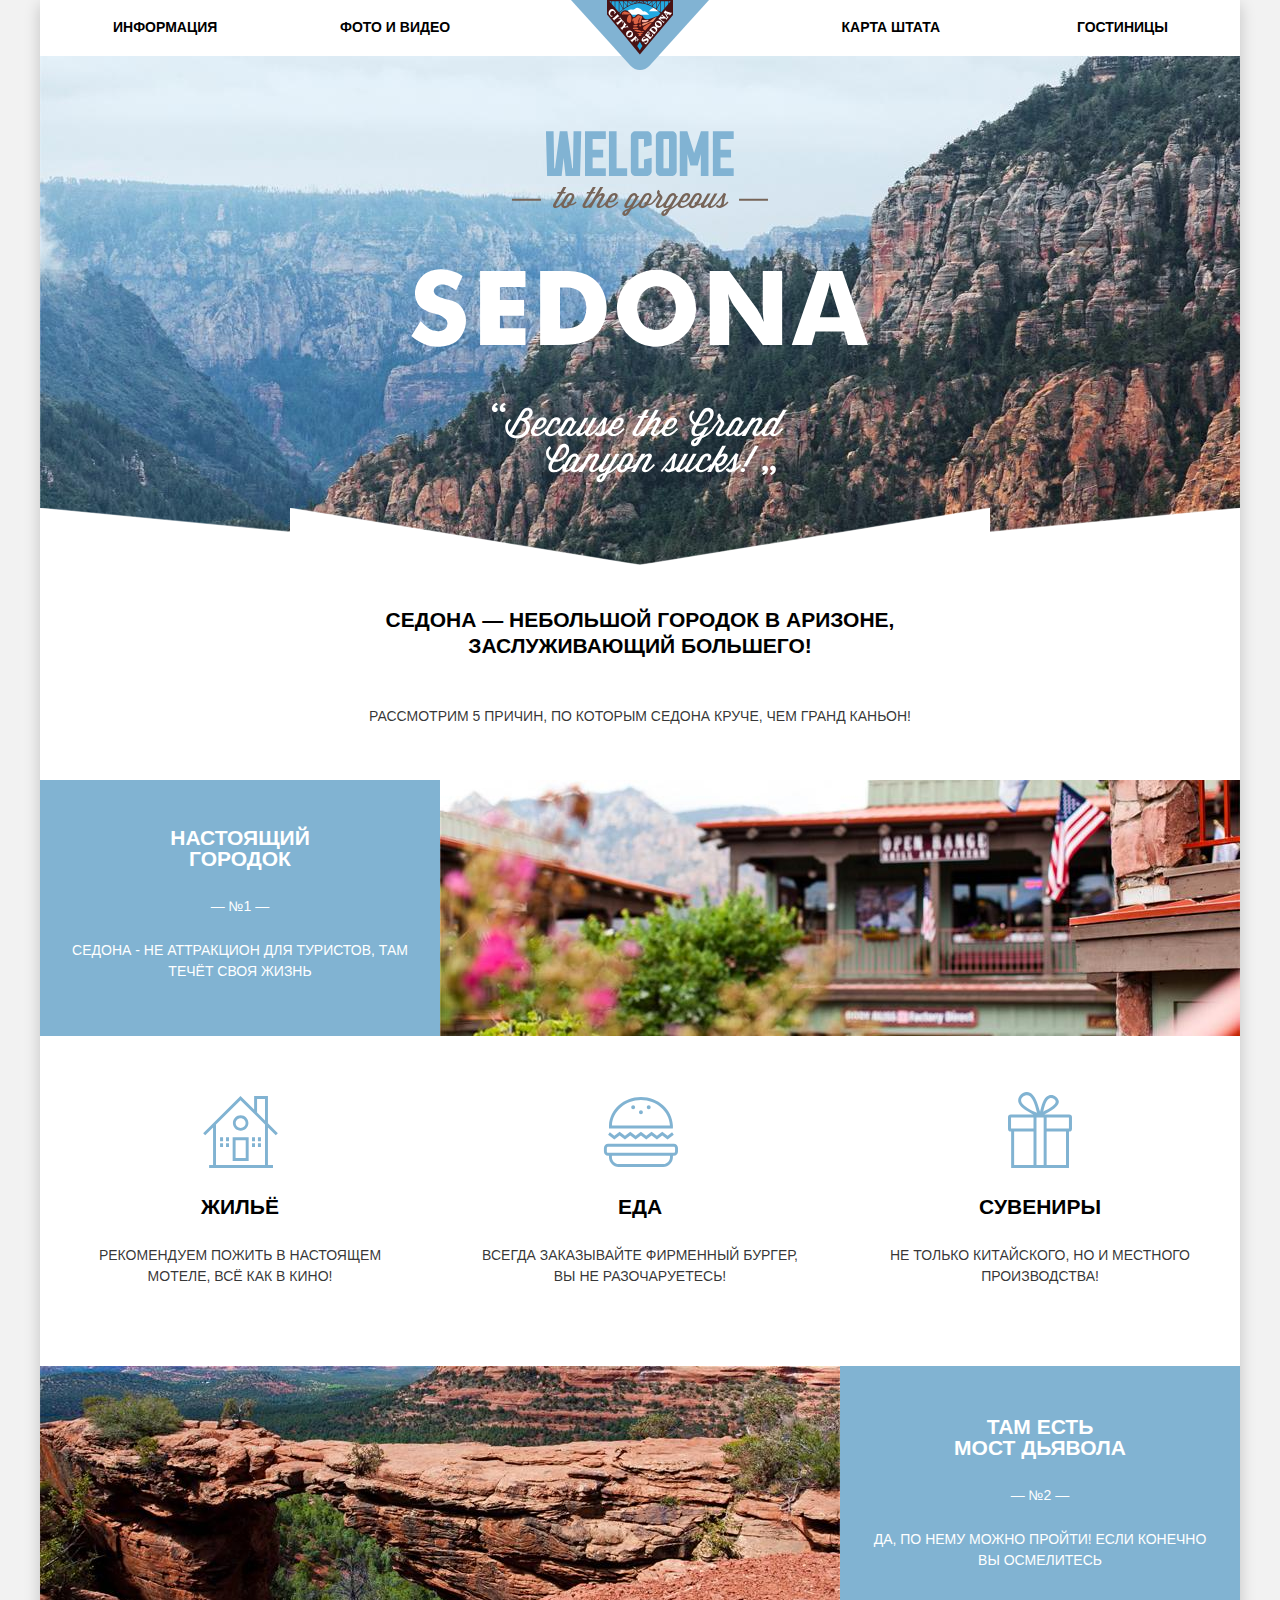
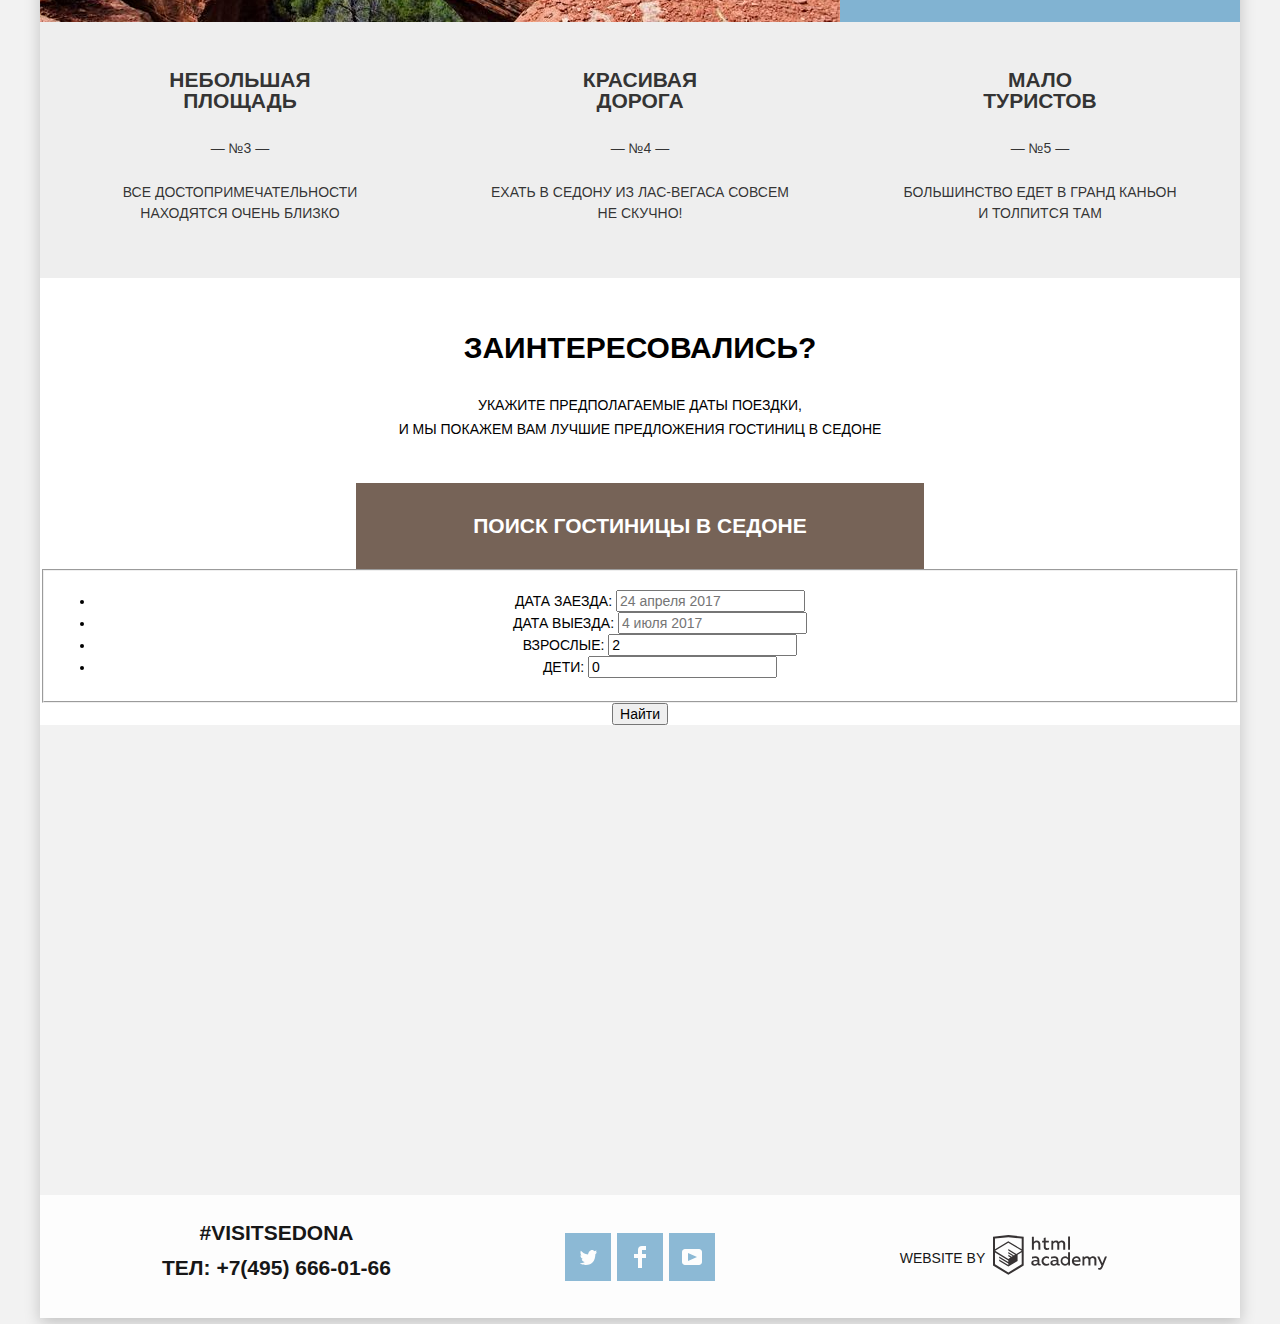
==== index.html @ 58bd53c2 "Главная страница. Форма: добавление классов в разметку" ====
<!DOCTYPE html>
<html class="page" lang="ru">
  <head>
    <meta charset="utf-8">
    <title>HTML Academy: Седона</title>
    <link href="css/normalize.css" rel="stylesheet">
    <link href="css/style.css" rel="stylesheet">
  </head>
  <body class="page--body">
    <div class="page--body__shadow container">
      <header class="page--header">
        <nav>
          <div class="header--logo">
            <a><img src="img/sedona_logo.svg" width="138" height="70" alt="Логотип Седоны"></a>
          </div>
          <ul class="header--menu--list container">
            <li><a href="">Информация</a></li>
            <li><a href="">Фото и видео</a></li>
            <li><a href="">Карта штата</a></li>
            <li><a href="catalog.html">Гостиницы</a></li>
          </ul>
        </nav>
        <div class="header--logo--welcome header--logo--welcome__mask">
          <img src="img/welcome-to-sedona.svg" width="458" height="352" alt="WELCOME — to the gorgeous — SEDONA «Because the Grand Canyon sucks!»">
        </div>
        <h1>Седона — небольшой городок в Аризоне,<br>заслуживающий большего!</h1>
      </header>
      <main class="page--main">
        <section class="main--features">
          <h2>Рассмотрим 5 причин, по которым Седона круче, чем Гранд Каньон!</h2>
          <div>
            <h3>Настоящий<br>городок</h3>
            <p>— №1 —</p>
            <p>Седона - не аттракцион для туристов, там<br>течёт своя жизнь</p>
          </div>
          <img src="img/sedona_photo.jpg" width="800" height="256" alt="Фото Седоны">
          <div class="main--feature main--feature__accommodation">
            <h4>Жильё</h4>
            <p>Рекомендуем пожить в настоящем<br>мотеле, всё как в кино!</p>
          </div>
          <div class="main--feature main--feature__food">
            <h4>Еда</h4>
            <p>Всегда заказывайте фирменный бургер,<br>вы не разочаруетесь!</p>
          </div>
          <div class="main--feature main--feature__gift">
            <h4>Сувениры</h4>
            <p>Не только китайского, но и местного<br>производства!</p>
          </div>
          <img src="img/grand-canyon_photo.jpg" width="800" height="256" alt="Фото Гранд Каньона">
          <div>
            <h3>Там есть<br>Мост дьявола</h3>
            <p>— №2 —</p>
            <p>Да, по нему можно пройти! Если конечно<br>вы осмелитесь</p>
          </div>
          <div>
            <h3>Небольшая<br>площадь</h3>
            <p>— №3 —</p>
            <p>Все достопримечательности<br>находятся очень близко</p>
          </div>
          <div>
            <h3>Красивая<br>дорога</h3>
            <p>— №4 —</p>
            <p>Ехать в Седону из Лас-Вегаса совсем<br>не скучно!</p>
          </div>
          <div>
            <h3>Мало<br>туристов</h3>
            <p>— №5 —</p>
            <p>Большинство едет в Гранд Каньон<br>и толпится там</p>
          </div>
        </section>
        <section class="main--orders">
          <h2>Заинтересовались?</h2>
          <p>Укажите предполагаемые даты поездки,<br>и мы покажем вам лучшие предложения гостиниц в Седоне</p>
          <h3 class="container">Поиск гостиницы в Седоне</h3>
          <div class="search--form search--form__show search--form__position">
            <form action="https://echo.htmlacademy.ru" method="get">
              <fieldset>
                <legend class="visually--hidden">Поиск гостиницы в Седоне</legend>
                <ul>
                  <li>
                    <label for="arrival_date">Дата заезда:</label>
                    <input class="item--date" type="text" id="arrival_date" name="arrival_date" placeholder="24 апреля 2017">




                  </li>
                  <li>
                    <label for="departure_date">Дата выезда:</label>
                    <input class="item--date" type="text" id="departure_date" name="departure_date" placeholder="4 июля 2017">




                  </li>
                  <li>
                    <label for="adult_amount">Взрослые:</label>
                    <input class="item--adult" type="text" id="adult_amount" name="adult_amount" value="2">






                  </li>
                  <li>
                    <label for="child_amount">Дети:</label>
                    <input class="item--child" type="text" id="child_amount" name="child_amount" value="0">






                  </li>
                </ul>
              </fieldset>
              <input type="submit" value="Найти">
            </form>
          </div>
        </section>
        <section class="main--map">
          <h2 class="visually--hidden">Как нас найти?</h2>
          <iframe src="https://www.google.com/maps/embed?pb=!1m18!1m12!1m3!1d52381.762394047335!2d-111.78221890666855!3d34.85974117707976!2m3!1f0!2f0!3f0!3m2!1i1024!2i768!4f13.1!3m3!1m2!1s0x872da132f942b00d%3A0x5548c523fa6c8efd!2sSedona%2C%20AZ%2086336%2C%20USA!5e0!3m2!1sen!2sru!4v1632984425145!5m2!1sen!2sru" width="1200" height="593" style="border:0;" allowfullscreen="" loading="lazy"></iframe><!-- <a href="https://goo.gl/maps/kMw7yaZ6oNRWsBAf6"><img src="img/sedona_map.png" width="1200" height="593" title="Перейти на сервис Google Maps, чтобы посмотреть карту Седоны" alt="Карта Седоны"></a> -->
        </section>
      </main>
      <footer class="page--footer">
        <div class="page--footer__grid page--footer__position container">
          <section class="footer--contacts">
            <h2 class="visually--hidden">Контакты</h2>
            <p>#visitsedona<br><a href="tel:+74956660166">Тел: +7(495) 666-01-66</a></p>
          </section>
          <section class="footer--socials">
            <h2 class="visually--hidden">Соцсети</h2>
            <ul class="footer--social--list">
              <li>
                <a href="">
                  <span class="visually--hidden">Твитер</span>
                  <svg width="17" height="16" fill="none" xmlns="http://www.w3.org/2000/svg">
                    <path d="M10.95 1.144c1.685-.496 2.984.27 3.577 1.18.673-.232 1.331-.482 2.011-.709a2.345 2.345 0 0 1-.857 1.768c.685.17 1.304-.49 1.304-.49-.169 1-1.006 1.787-1.563 2.023-.231 6.75-3.175 11.217-10.077 11.082h-.446c-.41 0-4.164-.46-4.898-1.887 2.271.196 3.893-.422 4.693-1.177-.96-.3-2.679-.477-2.979-2.95.349.106.564.228 1.19.12C1.705 9.246.374 8.53.448 6.33c.285.328 1.067.536 1.34.472-.703-.24-1.97-3.36-.894-4.952 1.818 1.854 3.735 3.606 7.152 3.773.208-2.293 1.137-3.83 2.904-4.479Z" fill="#fff" fill-opacity="1"/>
                  </svg>
                </a>
              </li>
              <li>
                <a href="">
                  <span class="visually--hidden">Фейсбук</span>
                  <svg width="12" height="22" fill="none" xmlns="http://www.w3.org/2000/svg">
                    <path d="M12 4V0H8a4 4 0 0 0-4 4v4H0v4h4v10h4V12h4V8H8V4h4Z" fill="#fff" fill-opacity="1"/>
                  </svg>
                </a>
              </li>
              <li>
                <a href="">
                  <span class="visually--hidden">Ютуб</span>
                  <svg width="20" height="16" fill="none" xmlns="http://www.w3.org/2000/svg">
                    <path fill-rule="evenodd" clip-rule="evenodd" d="M3 0h14c1.65 0 3 1.35 3 3v10c0 1.65-1.35 3-3 3H3c-1.65 0-3-1.35-3-3V3c0-1.65 1.35-3 3-3Zm3.027 4.002v7.996L15.014 8 6.027 4.002Z" fill="#fff" fill-opacity="1"/>
                  </svg>
                </a>
              </li>
            </ul>
          </section>
          <section class="footer--designers">
            <h2 class="visually--hidden">Дизайн</h2>
            <p>Website by</p>
            <a href="https://htmlacademy.ru/intensive/htmlcss">
              <span class="visually--hidden">Логотип Академии</span>
              <svg width="114" height="40" fill="none" xmlns="http://www.w3.org/2000/svg">
                <path fill-rule="evenodd" clip-rule="evenodd" d="M15.52.057h-.17L0 1.72v28.775l15.35 9.344 15.352-9.344V1.72L15.52.057Zm61.498 1.565h-1.93v13.11h1.93V1.621Zm-36.156.01v5.136a3.976 3.976 0 0 1 2.849-1.23 3.387 3.387 0 0 1 2.614 1.007 3.55 3.55 0 0 1 1.015 2.662v5.556h-1.973V9.466a1.984 1.984 0 0 0-.41-1.44 1.899 1.899 0 0 0-1.289-.718h-.316a3.081 3.081 0 0 0-2.448 1.5v5.955H38.9V1.633h1.963Zm36.156 28.852h-1.74v-1.425a4.061 4.061 0 0 1-3.366 1.662c-2.437-.168-4.33-2.239-4.33-4.736 0-2.498 1.893-4.569 4.33-4.737a3.98 3.98 0 0 1 3.165 1.402v-5.33h1.941v13.164Zm-29.952-1.425c.197-.008.392-.044.58-.107v1.435c-.398.153-.82.23-1.245.226a1.758 1.758 0 0 1-1.762-1.079 5.035 5.035 0 0 1-3.313 1.166c-1.593 0-3.07-.896-3.07-2.752 0-2.298 2.11-3.01 3.914-3.01.77.013 1.537.103 2.29.27v-.324c0-1.079-.802-1.91-2.31-1.91a7.682 7.682 0 0 0-3.166.69V21.83a10.56 10.56 0 0 1 3.365-.593c2.49 0 4.02 1.209 4.02 3.938v3.237a.592.592 0 0 0 .13.429c.096.12.236.194.387.208h.18v.01ZM40.27 27.84c.027.389.205.75.495 1.004.289.253.666.378 1.046.345h.116a3.537 3.537 0 0 0 2.542-1.079v-1.532a10.039 10.039 0 0 0-1.91-.227c-1.055 0-2.278.356-2.278 1.49h-.01Zm15.752-5.902a5.183 5.183 0 0 0-2.712-.69h-.369a4.514 4.514 0 0 0-3.18 1.471 4.722 4.722 0 0 0-1.23 3.341v.442c.164 2.498 2.273 4.39 4.716 4.23 1.004.024 2-.187 2.912-.615v-1.845a5.185 5.185 0 0 1-2.564.69 2.885 2.885 0 0 1-2.657-1.426 3.024 3.024 0 0 1 0-3.07 2.884 2.884 0 0 1 2.657-1.427c.865-.003 1.71.26 2.427.755v-1.856ZM66.15 29.06c.198-.008.393-.045.58-.108v1.435c-.397.153-.82.23-1.244.226a1.758 1.758 0 0 1-1.762-1.079 5.035 5.035 0 0 1-3.313 1.166c-1.593 0-3.07-.896-3.07-2.752 0-2.298 2.11-3.01 3.914-3.01.77.013 1.537.103 2.29.27v-.324c0-1.079-.802-1.91-2.311-1.91a7.682 7.682 0 0 0-3.165.69V21.83c1.084-.379 2.22-.58 3.365-.593 2.49 0 4.02 1.209 4.02 3.938v3.237a.592.592 0 0 0 .129.429c.097.12.237.194.388.208h.18v.01Zm-6.296-.212a1.468 1.468 0 0 1-.498-1.008h.021c0-1.133 1.16-1.489 2.279-1.489.642.015 1.281.09 1.91.227v1.532a3.537 3.537 0 0 1-2.543 1.079h-.116a1.404 1.404 0 0 1-1.053-.34Zm9.472-2.918c0-1.644 1.304-2.977 2.912-2.977l.021.054c1.214 0 2.314.731 2.806 1.866v2.158a3.015 3.015 0 0 1-2.827 1.877c-1.608 0-2.912-1.333-2.912-2.978Zm14.022-4.682c3.492 0 4.705 2.892 4.135 5.492h-6.562c.222 1.618 1.762 2.276 3.366 2.276a6.326 6.326 0 0 0 2.785-.636v1.726c-1 .436-2.08.646-3.165.615-2.67 0-5.012-1.532-5.012-4.769a4.572 4.572 0 0 1 1.145-3.268 4.37 4.37 0 0 1 3.076-1.469h.232v.033Zm-2.48 3.927c.101-1.351 1.253-2.365 2.575-2.265h.042c.62-.057 1.234.17 1.675.62.442.449.666 1.075.614 1.71H80.87v-.065Zm8.62 5.287v-8.966h1.74v1.079a3.983 3.983 0 0 1 2.934-1.37 3.001 3.001 0 0 1 2.785 1.51c.793-.881 1.9-1.399 3.07-1.435a3.192 3.192 0 0 1 2.489 1.01c.647.69.971 1.631.887 2.583v5.61h-2.004v-5.556a1.74 1.74 0 0 0-.366-1.262 1.665 1.665 0 0 0-1.132-.626h-.275a2.936 2.936 0 0 0-2.184 1.208v6.237H95.43v-5.557a1.742 1.742 0 0 0-.38-1.266 1.666 1.666 0 0 0-1.15-.611h-.21a3.153 3.153 0 0 0-2.333 1.392v6.074h-1.825l-.042-.054Zm24.488-8.988h-2.005l-2.648 6.798-3.018-6.787h-2.11l4.221 9.063-.18.454c-.517 1.36-1.234 2.05-2.184 2.05a2.96 2.96 0 0 1-.897-.13v1.694c.38.096.77.147 1.161.151 1.329 0 2.585-.744 3.534-3.086l4.126-10.207ZM52.689 5.787V2.55l-1.962.464v2.719h-1.583V7.49h1.646v4.5c-.067.826.234 1.64.82 2.213a2.653 2.653 0 0 0 2.197.743c.793.007 1.58-.121 2.332-.378v-1.726a4.647 4.647 0 0 1-1.783.356c-1.14 0-1.667-.389-1.667-1.575V7.513h3.165V5.787H52.69Zm5.697 8.966V5.754h1.752v1.08a3.983 3.983 0 0 1 2.922-1.382 2.998 2.998 0 0 1 2.743 1.435c.793-.882 1.9-1.4 3.07-1.435.94-.037 1.85.347 2.491 1.052.64.704.949 1.66.843 2.617v5.62h-2.004V9.186a1.743 1.743 0 0 0-.366-1.262 1.668 1.668 0 0 0-1.132-.626h-.243a2.937 2.937 0 0 0-2.184 1.209v6.236h-2.005V9.185a1.742 1.742 0 0 0-.365-1.262 1.667 1.667 0 0 0-1.133-.626h-.242A3.153 3.153 0 0 0 60.2 8.69v6.074h-1.815v-.01Zm-29.689 14.55.01-.006-.01.021v-.015Zm0-11.983v11.983l-13.346 8.13-13.346-8.115V17.515l13.283 8.092v1.424l-9.105-5.503v1.414l9.157 5.621v1.5l-9.147-5.567v1.456l9.158 5.621 9.232-5.653v-6.107l4.114-2.492Zm.01-1.542-3.67 2.158-1.689 1.079-8.04-4.931v1.413l6.848 4.23-.148.097-1.055.582-5.665-3.452v1.445l4.473 2.72-1.055.722-3.376-2.05v1.414l2.215 1.338-2.247 1.36L2.11 15.863 15.31 7.729l13.399 8.049Zm-13.42-9.506 13.42 8.081V3.563L15.362 2.13 2.015 3.564v10.79l13.273-8.082Z" fill="#231F20" fill-opacity="1"/>
              </svg>
            </a>
            <p class="visually--hidden">Репозиторий создан для обучения на профессиональном онлайн‑курсе «<a href="https://htmlacademy.ru/intensive/htmlcss">HTML и CSS, уровень 1</a>».</p>
          </section>
        </div>
      <footer>
    </div>
    <!-- script -->
  </body>
</html>
---- css/style.css ----
/* Fonts */

@font-face {
  font-family: "PT Sans";
  font-style: normal;
  font-weight: normal;
  src: local("PT Sans Regular"), local("PTSans"),
  url("../fonts/PTSans.woff2") format("woff2"),
  url("../fonts/PTSans.woff") format("woff");
}

@font-face {
  font-family: "PT Sans";
  font-style: normal;
  font-weight: bold;
  src: local("PT Sans Bold"), local("PTSans-Bold"),
  url("../fonts/PTSans-Bold.woff2") format("woff2"),
  url("../fonts/PTSans-Bold.woff") format("woff");
}

/* Color Variables */

:root {
  --basic-black: #000000;
  --basic-brown: #766357;
  --basic-blue: #81B3D2;
  --basic-white: #FFFFFF;
  --black-light: #231F20;
  --brown-darken: #503E33;
  --brown-dark: #604E43;
  --brown-light: #847870;
  --blue-darken: #5496BD;
  --blue-dark: #669EC0;
  --blue-light: #87B5D1;
  --gray-light: #BDBBBC;
  --black-rgb: 0, 0, 0;
  --black-light-rgb: 0, 1, 1;
  --gray-rgb: 171, 171, 171;
  --white-rgb: 255, 255, 255;
}

/* Global Parameters */

body {
  min-width: 1200px;
  margin: 0;
  padding: 0;
  font-family: "PT Sans", "Arial", sans-serif;
  font-style: normal;
  font-weight: normal;
  font-size: 14px;
  line-height: 21px;
  text-transform: uppercase;
  color: var(--basic-black);
  background-color: var(--basic-white);
}

a {
  text-decoration: none;
}

img {
  max-width: 100%;
  height: auto;
}

/* Visually Hidden */

.visually--hidden {
  position: absolute;
  width: 1px;
  height: 1px;
  margin: -1px;
  border: 0;
  padding: 0;
  white-space: nowrap;
  -webkit-clip-path: inset(100%);
          clip-path: inset(100%);
  clip: rect(0 0 0 0);
  overflow: hidden;
}

/* Grid */

.page {
  height: 100%;
}

.page--body {
  min-height: 100%;
  background-color: rgba(var(--black-rgb), 0.05);
}

.page--body__shadow {
  background-color: var(--basic-white);
  box-shadow: 0 5px 15px 0 rgba(var(--black-light-rgb), 0.2);
}

.container {
  width: 1200px;
  margin: 0 auto;
  padding: 0;
}

/* Header */

.page--header {
  position: relative;
  text-align: center;
}

/* Header. Logo */

.header--logo {
  position: absolute;
  margin-left: -69px;
  left: 50%;
  z-index: 1;
}

/* Header. Menu - Grid */

.header--menu--list {
  min-height: 56px;
  list-style: none;
  display: grid;
  grid-template-columns: 1fr 1fr 1fr 1fr;
}

.header--menu--list li {
  padding-top: 14px;
  padding-bottom: 16px;
}

.header--menu--list li:nth-child(1),
.header--menu--list li:nth-child(2) {
  text-align: left;
}

.header--menu--list li:nth-child(3),
.header--menu--list li:nth-child(4) {
  text-align: right;
}

.header--menu--list li:nth-child(1) {
  padding-left: 73px;
}

.header--menu--list li:nth-child(4) {
  padding-right: 72px;
}

/* Header. Menu */

.header--menu--list li {
  font-family: "PT Sans", "Arial", sans-serif;
  font-style: normal;
  font-weight: bold;
  font-size: 14px;
  line-height: 26px;
}

.header--menu--list a {
  font-family: inherit;
  font-style: inherit;
  font-weight: inherit;
  font-size: inherit;
  line-height: inherit;
}

/* Header. Menu - Colors */

.header--menu--list a:not(.active) {
  color: var(--basic-black);
}

.header--menu--list a:hover:not(.active),
.header--menu--list a:focus:not(.active) {
  color: var(--basic-blue);
}

.header--menu--list a:active:not(.active) {
  color: rgba(var(--black-rgb), 0.3);
  mix-blend-mode: normal;
}

.header--menu--list a.active {
  color: var(--basic-brown);
}

/* Header. Welcome */

.header--logo--welcome {
  width: 1200px;
  height: 509px;
  top: 0;
  text-align: center;
  background-color: var(--basic-brown);
  background:
    url("../img/bg_mask.svg") no-repeat bottom,
    url("../img/bg_photo.jpg");
  background-repeat: no-repeat;
}

.header--logo--welcome img {
  padding-top: 75px;
}

.header--logo--welcome__mask {
  position: relative;
}

.header--logo--welcome__mask::before {
  content: "";
  position: absolute;
  width: 1200px;
  height: 57px;
  left: 0;
  bottom: 0;
  background-image:
    linear-gradient(to top right, var(--basic-white) 49%, transparent 51%),
    linear-gradient(to top left, var(--basic-white) 49%, transparent 51%);
  background-position:
    0 0,
    600px 0;
  background-repeat: no-repeat;
  background-size: 600px 57px;
}

.header--logo--welcome__mask::after {
  content: "";
  position: absolute;
  width: 700px;
  height: 57px;
  margin-left: -350px;
  left: 50%;
  bottom: 0;
  background-image:
    linear-gradient(to top right, var(--basic-white) 49%, transparent 51%),
    linear-gradient(to top left, var(--basic-white) 49%, transparent 51%);
  background-position:
    0 0,
    350px 0;
  background-repeat: no-repeat;
  background-size: 350px 57px;
}

/* Header. Site Title */

.page--header h1 {
  margin-top: 42px;
  margin-bottom: 28px;
  font-family: "PT Sans", "Arial", sans-serif;
  font-style: normal;
  font-weight: bold;
  font-size: 21px;
  line-height: 26px;
}

/* Main. Features - Grid */

.main--features {
  display: grid;
  grid-template-columns: 1fr 1fr 1fr;
  text-align: center;
}

.main--features h2 {
  grid-column: 1 / 4;
  margin-top: 16px;
  margin-bottom: 51px;
}

.main--features h3 {
  margin-top: 47px;
  margin-bottom: 27px;
}

.main--features p {
  margin-bottom: 23px;
}

.main--features div:nth-of-type(5) h3 {
  margin-top: 50px;
}

.main--features div:not(.main--feature) {
  height: 256px;
}

.main--feature {
  height: 330px;
}

.main--feature h4 {
  margin-top: 160px;
}

.main--features img:first-of-type {
  grid-column:  2 / 4;
}

.main--features img:last-of-type {
  grid-column: 1 / 3;
}

/* Main. Features - Icons */

.main--feature__accommodation {
  background-image: url("../img/accommodation_icon.svg");
  background-repeat: no-repeat;
  background-position: 50% 60px;
}

.main--feature__food {
  background-image: url("../img/food_icon.svg");
  background-repeat: no-repeat;
  background-position: 50% 61px;
}

.main--feature__gift {
  background-image: url("../img/gift_icon.svg");
  background-repeat: no-repeat;
  background-position: 50% 56px;
}

/* Main. Features - Titles & Paragraphes */

.main--features h2 {
  font-family: "PT Sans", "Arial", sans-serif;
  font-style: normal;
  font-weight: normal;
  font-size: 14px;
  line-height: 26px;
}

.main--features h3,
.main--features h4 {
  font-family: "PT Sans", "Arial", sans-serif;
  font-style: normal;
  font-weight: bold;
  font-size: 21px;
  line-height: 21px;
}

.main--features p {
  font-family: "PT Sans", "Arial", sans-serif;
  font-style: normal;
  font-weight: normal;
  font-size: 14px;
  line-height: 21px;
}

/* Main. Features - Colors */

.main--features h2,
.main--features p {
  color: rgba(var(--black-rgb), 0.8);
}

.main--features div:nth-of-type(1) h3,
.main--features div:nth-of-type(5) h3,
.main--features div:nth-of-type(1) p,
.main--features div:nth-of-type(5) p {
  color: var(--basic-white);
}

.main--features div:nth-of-type(1),
.main--features div:nth-of-type(5) {
  background-color: var(--basic-blue);
}

.main--features div:nth-of-type(6),
.main--features div:nth-of-type(7),
.main--features div:nth-of-type(8) {
  background-color: rgba(var(--black-rgb), 0.065);
}

.main--features div:nth-of-type(1),
.main--features div:nth-of-type(5) {
  color: var(--basic-white);
  background-color: var(--basic-blue);
}

.main--features div:nth-of-type(6),
.main--features div:nth-of-type(7),
.main--features div:nth-of-type(8) {
  color: rgba(var(--black-rgb), 0.8);
  background-color: rgba(var(--black-rgb), 0.065);
}

/* Main. Orders */

.main--orders {
  position: relative;
  text-align: center;
}

.main--orders h2 {
  margin-top: 58px;
}

.main--orders h3 {
  width: 568px;
  padding: 30px 0;
}

.main--orders p {
  margin-top: 33px;
  margin-bottom: 42px;
}

/* Main. Orders - Titles And Paragraphes */

.main--orders h2 {
  font-family: "PT Sans", "Arial", sans-serif;
  font-style: normal;
  font-weight: bold;
  font-size: 30px;
  line-height: 24px;
}

.main--orders h3 {
  font-family: "PT Sans", "Arial", sans-serif;
  font-style: normal;
  font-weight: bold;
  font-size: 21px;
  line-height: 26px;
}

.main--orders p {
  font-family: "PT Sans", "Arial", sans-serif;
  font-style: normal;
  font-weight: normal;
  font-size: 14px;
  line-height: 24px;
}

/* Main. Orders - Colors */

.main--orders h3 {
  color: var(--basic-white);
  background-color: var(--basic-brown);
  cursor: pointer;
}

.main--orders h3:hover,
.main--orders h3:focus {
  background-color: var(--brown-dark);
}

.main--orders h3:active {
  color: var(--brown-light);
  mix-blend-mode: normal;
  background-color: var(--brown-darken);
}

/* Main. Search Filters - Grid */

.main--search--filters form {
  position: relative;
  display: grid;
  grid-template-columns: 327px 1fr 390px;
  width: 1200px;
  min-height: 217px;
}

.main--search--filters fieldset {
  margin: 0;
  padding: 0;
  border: none;
}

.main--search--filters fieldset:first-child {
  padding-left: 73px;
}

.main--search--filters legend {
  padding-top: 26px;
}

/* Main. Search Filters - Flex */

.main--search--filters ul {
  display: flex;
  flex-wrap: wrap;
  flex-direction: column;
  margin: 0;
  padding: 0;
  padding-top: 24px;
  list-style: none;
}

.main--search--filters li {
  display: flex;
  flex-wrap: wrap;
  margin-bottom: 23px;
}

.main--search--filters label {
  margin-left: 13px;
  cursor: pointer;
}

.range--filter {
  width: 317px;
}

.price--controls {
  position: relative;
  display: flex;
  flex-wrap: wrap;
  justify-content: space-between;
  align-items: center;
  width: 317px;
  height: 36px;
  padding-left: 54px;
  padding-right: 22px;
  margin-top: 10px;
  box-sizing: border-box;
  border: 2px solid var(--basic-white);
  border-radius: 2px;
}

.price--controls::before {
  content: "";
  position: absolute;
  width: 2px;
  height: 22px;
  top: 5px;
  left: 157px;
  background-color: var(--basic-white);
}

.price--controls input {
  width: 58px;
  padding: 0;
  border: 0;
  box-sizing: border-box;
}

.range--controls {
  position: relative;
  height: 41px;
  padding-top: 20px;
}

.range--controls .scale {
  height: 2px;
  background: rgba(var(--gray-rgb), 0.3);
  mix-blend-mode: normal;
}

.range--controls .bar {
  width: 80%;
  height: 2px;
  background: var(--basic-white);
}

.range--controls .toggle {
  position: absolute;
  top: 11px;
  left: 0;
  width: 4px;
  height: 4px;
  padding: 0;
  border: 8px solid var(--basic-white);
  background-color: rgba(var(--gray-rgb), 1.0);
  border-radius: 50%;
  box-shadow: 0 2px 1px 0 rgba(var(--gray-rgb), 0.3);
  cursor: pointer;
}

.range--controls .toggle--min {
  left: 0;
}

.range--controls .toggle--max {
  left: 253px;
}

.range--controls .toggle:hover,
.range--controls .toggle:focus {
  top: 10px;
  border: 9px solid var(--basic-white);
  outline: none;
}

/* Main. Search Filters - SVG */

.main--search--filters input[type="checkbox"] ~ svg path.checkbox-on_icon,
.main--search--filters input[type="checkbox"]:checked ~ svg path.checkbox-off_icon {
  fill: none;
}

.main--search--filters input[type="checkbox"] ~ svg path.checkbox-off_icon,
.main--search--filters input[type="checkbox"]:checked ~ svg path.checkbox-on_icon {
  fill: var(--basic-white);
  fill-opacity: 1;
}

.main--search--filters input[type="checkbox"]:focus ~ svg path.checkbox-on_icon,
.main--search--filters input[type="checkbox"]:checked:focus ~ svg path.checkbox-off_icon {
  fill: none;
}

.main--search--filters input[type="checkbox"]:focus ~ svg path.checkbox-off_icon,
.main--search--filters input[type="checkbox"]:checked:focus ~ svg path.checkbox-on_icon {
  fill: var(--basic-blue);
  fill-opacity: 1;
}

.main--search--filters input[type="checkbox"]:hover ~ svg path.checkbox-on_icon,
.main--search--filters input[type="checkbox"]:checked:hover ~ svg path.checkbox-off_icon {
  fill: none;
}

.main--search--filters input[type="checkbox"]:hover ~ svg path.checkbox-off_icon,
.main--search--filters input[type="checkbox"]:checked:hover ~ svg path.checkbox-on_icon {
  fill: var(--basic-white);
  fill-opacity: 1;
}

.main--search--filters input[type="checkbox"]:active ~ svg path.checkbox-on_icon,
.main--search--filters input[type="checkbox"]:checked:active ~ svg path.checkbox-off_icon {
  fill: none;
}

.main--search--filters input[type="checkbox"]:active ~ svg path.checkbox-off_icon,
.main--search--filters input[type="checkbox"]:checked:active ~ svg path.checkbox-on_icon {
  fill: var(--basic-white);
  fill-opacity: 1;
}

.main--search--filters input[type="checkbox"]:disabled ~ svg path.checkbox-on_icon,
.main--search--filters input[type="checkbox"]:checked:disabled ~ svg path.checkbox-off_icon {
  fill: none;
}

.main--search--filters input[type="checkbox"]:disabled ~ svg path.checkbox-off_icon,
.main--search--filters input[type="checkbox"]:checked:disabled ~ svg path.checkbox-on_icon {
  fill: var(--basic-black);
  fill-opacity: 0.585;
}

.main--search--filters input[type="checkbox"]:disabled ~ label,
.main--search--filters input[type="checkbox"]:checked:disabled ~ label {
  color: rgba(var(--black-rgb), 0.585);
}

/* Main. Search Filters - Button */

.main--search--filters input[type="submit"] {
  position: absolute;
  width: 137px;
  height: 36px;
  box-sizing: border-box;
  border: 2px solid var(--basic-white);
  border-radius: 2px;
  outline: none;
  right: 168px;
  bottom: 32px;
  cursor: pointer;
}

/* Main. Search Filters - Legends, Labels & Inputs */

.main--search--filters legend {
  font-family: "PT Sans", "Arial", sans-serif;
  font-style: normal;
  font-weight: bold;
  font-size: 16px;
  line-height: 21px;
}

.main--search--filters label,
.main--search--filters input {
  font-family: "PT Sans", "Arial", sans-serif;
  font-style: normal;
  font-weight: normal;
  font-size: 14px;
  line-height: 21px;
  text-transform: uppercase;
}

/* Main. Search Filters - Colors */

.main--search--filters {
  background-color: var(--basic-brown);
  background-image: url("../img/bg_diffused_photo.jpg");
  background-repeat: no-repeat;
  background-size: 1200px 217px;
  background-position: 0 0;
}

.main--search--filters legend,
.main--search--filters label,
.main--search--filters input {
  color: var(--basic-white);
}

.main--search--filters input {
  background-color: inherit;
}

.main--search--filters input[type="submit"]:hover,
.main--search--filters input[type="submit"]:focus {
  color: var(--basic-black);
  background-color: var(--basic-white);
}

/* Main. Navigation Filters - Flex */

.main--nav--filters {
  display: flex;
  flex-wrap: wrap;
  justify-content: space-between;
  align-items: center;
  min-height: 86px;
  padding: 0 73px;
}

.main--nav--filters h3 {
  flex-basis: 115px;
  height: 25px;
  text-align: left;
}

.main--nav--filters ul {
  display: flex;
  flex-wrap: wrap;
  flex-grow: 1;
  height: 25px;
  margin: 0;
  padding: 0;
  list-style: none;
}

.main--nav--filters li:not(.triangle) {
  padding-right: 33px;
}

.main--nav--filters li.triangle {
  display: flex;
  flex-wrap: wrap;
  justify-content: flex-end;
  align-items: flex-end;
  min-width: 23px;
  min-height: 25px;
}

.main--nav--filters li.triangle:not(:last-child) {
  flex-grow: 1;
}

.main--nav--filters p {
  flex-basis: 163px;
  text-align: left;
}

/* Main. Navigation Filters - SVG */

.triangle a:not(.active) path {
  fill: var(--basic-black);
  fill-opacity: 0.209;
}

.triangle a:hover:not(.active) path,
.triangle a:focus:not(.active) path  {
  fill: var(--basic-black);
  fill-opacity: 1;
}

.triangle a:active:not(.active) path,
.triangle a.active path  {
  fill: var(--basic-blue);
  fill-opacity: 1;
}

/* Main. Navigation Filters - Titles & Paragraphes */

.main--nav--filters h3,
.main--nav--filters li {
  font-family: "PT Sans", "Arial", sans-serif;
  font-style: normal;
  font-weight: normal;
  font-size: 12px;
  line-height: 18px;
}

.main--nav--filters p {
  font-family: "PT Sans", "Arial", sans-serif;
  font-style: normal;
  font-weight: bold;
  font-size: 21px;
  line-height: 26px;
}

.main--nav--filters a {
  font-family: inherit;
  font-style: inherit;
  font-weight: inherit;
  font-size: inherit;
  line-height: inherit;
}

/* Main. Navigation Filters - Colors */

.main--nav--filters a:not(.active, .triangle a) {
  border-bottom: 1px dotted var(--basic-blue);
  color: rgba(var(--black-rgb), 0.3);
  mix-blend-mode: normal;
}

.main--nav--filters a:hover:not(.active),
.main--nav--filters a:focus:not(.active) {
  color: var(--basic-blue);
  opacity: 1;
}

.main--nav--filters a:active:not(.active) {
  border-bottom: none;
  color: var(--basic-black);
  opacity: 1;
}

.main--nav--filters a.active {
  color: var(--basic-blue);
}

/* Main. Search Results - Grid */

.main--search--results div {
  min-height: 150px;
  display: grid;
  column-gap: 6px;
  grid-template-columns: 231px 110px 142px 1fr 184px;
  box-shadow: 0 1px 0 0 rgba(var(--black-rgb), 0.102);
}

.main--search--results div:first-of-type {
  box-shadow:
    inset 0 1px 0 0 rgba(var(--black-rgb), 0.102),
          0 1px 0 0 rgba(var(--black-rgb), 0.102);
}

.main--search--results div > img {
  grid-column: 1 / 2;
  grid-row: 1 / 4;
  margin: 30px 0;
  margin-left: 73px;
}

.main--search--results div > h3 {
  grid-column: 2 / 5;
  grid-row: 1 / 2;
  margin-top: 25px;
  margin-bottom: 7px;
}

.main--search--results div > p:nth-of-type(1) {
  grid-column: 5 / 6;
  grid-row: 1 / 2;
  height: 17px;
  margin-top: 29px;
  margin-right: 71px;
  margin-bottom: 0;
}

.main--search--results div > p:nth-of-type(2) {
  grid-column: 2 / 3;
  grid-row: 2 / 3;
  height: 21px;
  margin-top: 0;
  margin-bottom: 15px;
}

.main--search--results div > p:nth-of-type(3) {
  grid-column: 3 / 4;
  grid-row: 2 / 3;
  height: 21px;
  margin-top: 0;
  margin-bottom: 15px;
}

.main--search--results div > a:nth-of-type(1) {
  grid-column: 2 / 3;
  grid-row: 3 / 4;
  height: 27px;
  margin-top: 0;
  margin-bottom: 30px;
  padding: 2px 0;
  text-align: center;
  box-sizing: border-box;
}

.main--search--results div > a:nth-of-type(2) {
  grid-column: 3 / 4;
  grid-row: 3 / 4;
  height: 27px;
  margin-top: 0;
  margin-bottom: 30px;
  padding: 2px 0;
  text-align: center;
  box-sizing: border-box;
}

.main--search--results div > span {
  grid-column: 5 / 6;
  grid-row: 3 / 4;
  height: 27px;
  margin-right: 73px;
  margin-bottom: 30px;
  padding: 2px 0;
  padding-left: 5px;
  text-align: center;
  box-sizing: border-box;
}

/* Main. Search Results - SVG */

.category--stars {
  background-image: url("../img/star_icon.svg");
  background-repeat: repeat-x;
  background-size: 24px 17px;
  background-position: 0 0;
}

.category--stars__1 {
  width: 19px;
  margin-left: 94px;
}

.category--stars__2 {
  width: 43px;
  margin-left: 70px;
}

.category--stars__3 {
  width: 67px;
  margin-left: 46px;
}

.category--stars__4 {
  width: 91px;
  margin-left: 22px;
}

.category--stars__5 {
  width: 115px;
  margin-left: -2px;
}

/* Main. Search Results - Titles & Paragraphes */

.main--search--results h3 > a {
  font-family: "PT Sans", "Arial", sans-serif;
  font-style: normal;
  font-weight: bold;
  font-size: 21px;
  line-height: 26px;
}

.main--search--results p,
.main--search--results span {
  font-family: "PT Sans", "Arial", sans-serif;
  font-style: normal;
  font-weight: normal;
  font-size: 14px;
  line-height: 21px;
}

.main--search--results div > a {
  font-family: "PT Sans", "Arial", sans-serif;
  font-style: normal;
  font-weight: bold;
  font-size: 14px;
  line-height: 21px;
}

/* Main. Search Results - Colors */

.main--search--results h3 > a {
  color: var(--basic-black);
}

.main--search--results h3 > a:hover,
.main--search--results h3 > a:focus {
  color: var(--basic-blue);
}

.main--search--results h3 > a:active {
  color: rgba(var(--black-rgb), 0.3);
  mix-blend-mode: normal;
}

.main--search--results div > a {
  color: var(--basic-white);
}

.main--search--results div > a:first-of-type {
  background-color: var(--basic-blue);
}

.main--search--results div > a:first-of-type:hover,
.main--search--results div > a:first-of-type:focus {
  background-color: var(--blue-dark);
}

.main--search--results div > a:first-of-type:active {
  color: var(--blue-light);
  mix-blend-mode: normal;
  background-color: var(--blue-darken);
}

.main--search--results div > a:last-of-type {
  background-color: var(--basic-brown);
}

.main--search--results div > a:last-of-type:hover,
.main--search--results div > a:last-of-type:focus {
  background-color: var(--brown-dark);
}

.main--search--results div > a:last-of-type:active {
  color: var(--brown-light);
  mix-blend-mode: normal;
  background-color: var(--brown-darken);
}

.main--search--results div > p {
  color: rgba(var(--black-rgb), 0.8);
}

.main--search--results div > span {
  color: rgba(var(--black-rgb), 0.6);
  background-color: rgba(var(--black-rgb), 0.05);
}

/* Main. Map */

.main--map {
  width: 1200px;
  height: 593px;
  background-color: rgba(var(--black-rgb), 0.05);
}

.main--map a {
  font-size: 0;
}

/* Footer */

.page--footer {
  position: relative;
}

.page--footer__position {
  position: absolute;
  margin-left: -600px;
  left: 50%;
  bottom: 0;
  background-color: var(--basic-white);
  opacity: 0.9;
}

/* Footer - Grid */

.page--footer__grid {
  display: grid;
  grid-template-columns: 1fr 1fr 1fr;
  text-align: center;
}

/* Footer - Flex */

.page--footer section {
  display: flex;
  flex-wrap: wrap;
  justify-content: center;
  align-content: center;
  align-items: center;
  min-height: 120px;
}

.page--footer section:first-of-type {
  padding-left: 73px;
  padding-bottom: 3px;
}

.page--footer section:last-of-type {
  padding-top: 3px;
  padding-right: 73px;
}

/* Footer. Contacts - Paragraphes, Colors */

.footer--contacts p {
  font-family: "PT Sans", "Arial", sans-serif;
  font-style: normal;
  font-weight: bold;
  font-size: 21px;
  line-height: 26px;
}

.footer--contacts a {
  font-family: inherit;
  font-style: inherit;
  font-weight: inherit;
  font-size: inherit;
  line-height: 44px;
}

.footer--contacts a {
  color: var(--basic-black);
}

/* Footer. Socials - Flex */

.footer--social--list {
  display: flex;
  flex-wrap: wrap;
  justify-content: center;
  gap: 6px;
  margin: 0;
  padding: 0;
  list-style: none;
}

.footer--social--list li {
  width: 46px;
  height: 48px;
  background-color: var(--basic-blue);
}

.footer--social--list a {
  display: flex;
  flex-wrap: wrap;
  justify-content: center;
  align-items: center;
  width: 100%;
  height: 100%;
  background-color: inherit;
}

.footer--social--list a:hover,
.footer--social--list a:focus {
  background-color: var(--blue-dark);
}

.footer--social--list a:active {
  background-color: var(--blue-darken);
  mix-blend-mode: normal;
}

.footer--social--list a:active path {
  fill-opacity: 0.3;
}

/* Footer. Designers - Paragraphes */

.footer--designers p {
  font-family: "PT Sans", "Arial", sans-serif;
  font-style: normal;
  font-weight: normal;
  font-size: 14px;
  line-height: 26px;
}

.footer--designers p {
  margin-right: 8px;
}

.footer--designers a:hover path,
.footer--designers a:focus path {
  fill: var(--basic-blue);
  fill-opacity: 1.0;
}

.footer--designers a:active path {
  fill: var(--basic-black);
  fill-opacity: 0.8;
}
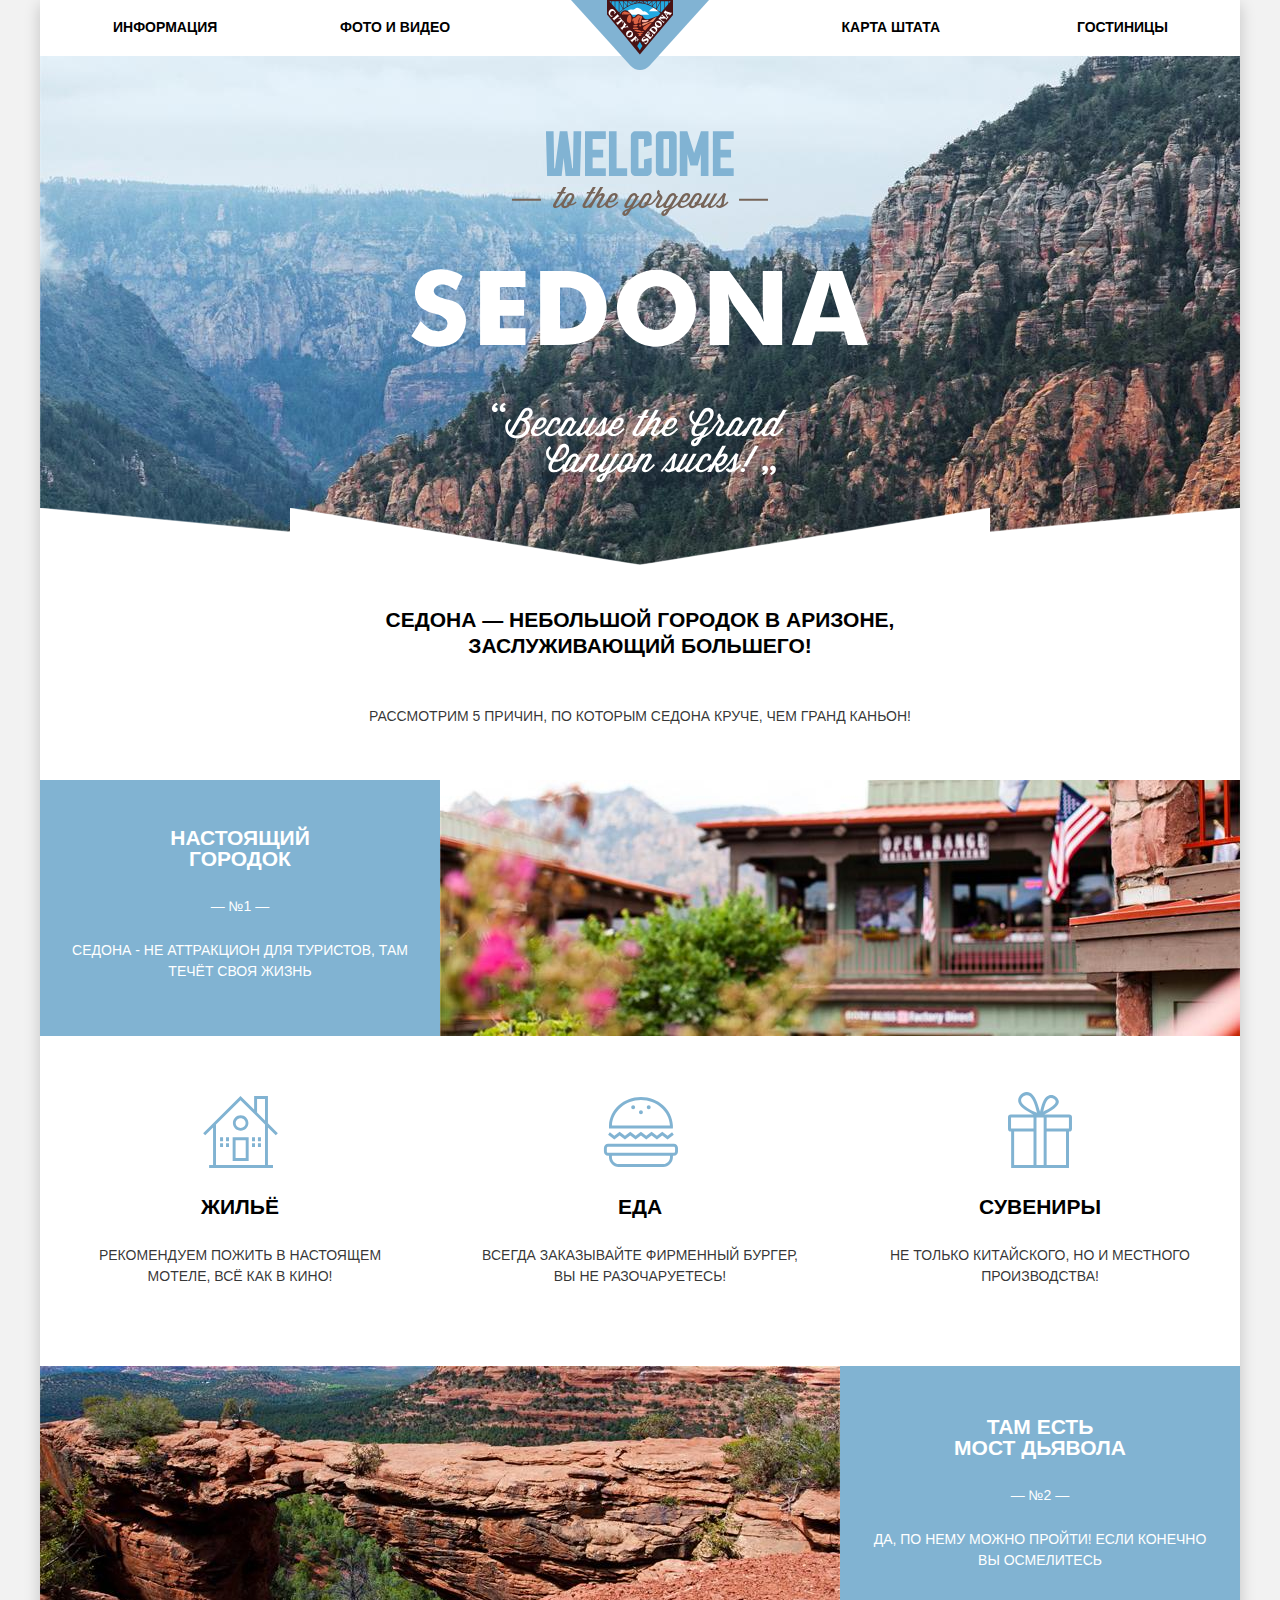
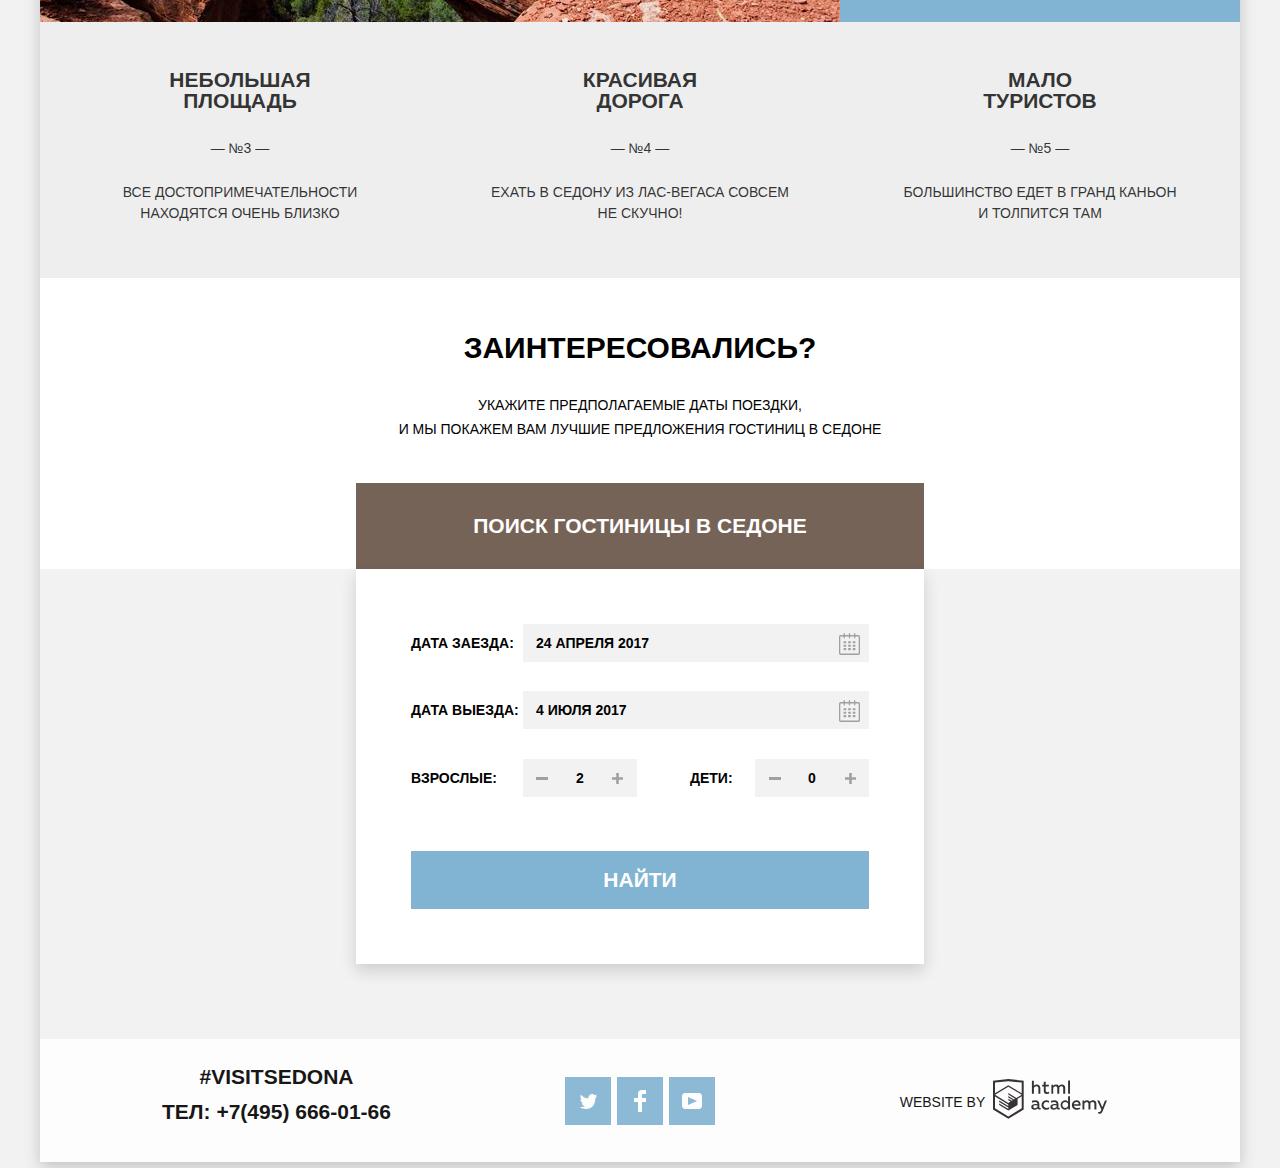
==== commit 6cf07f0d: "Главная страница. Форма: графика SVG" ====
--- a/index.html
+++ b/index.html
@@ -80,38 +80,36 @@
                   <li>
                     <label for="arrival_date">Дата заезда:</label>
                     <input class="item--date" type="text" id="arrival_date" name="arrival_date" placeholder="24 апреля 2017">
-
-
-
-
+                    <svg width="21" height="23" fill="none" xmlns="http://www.w3.org/2000/svg">
+                      <path fill-rule="evenodd" clip-rule="evenodd" d="M16.406 3.025h2.845c.966 0 1.749.822 1.749 1.837v16.302C21 22.179 20.217 23 19.251 23H1.75C.784 23 0 22.179 0 21.164V4.862c0-1.015.784-1.837 1.75-1.837h2.843V1.648c0-.381.294-.689.657-.689.362 0 .656.308.656.689v1.377h3.938V1.648c0-.381.294-.689.657-.689.361 0 .655.308.655.689v1.377h3.938V1.648c0-.381.293-.689.656-.689.362 0 .656.308.656.689v1.377Zm3.159 18.459a.448.448 0 0 0 .123-.32h.001V4.862a.449.449 0 0 0-.437-.459h-2.845v1.378c0 .381-.294.689-.656.689-.363 0-.656-.308-.656-.689V4.403h-3.938v1.378c0 .381-.294.689-.655.689-.363 0-.657-.308-.657-.689V4.403H5.907v1.378c0 .381-.294.689-.656.689-.363 0-.657-.308-.657-.689V4.403H1.75a.45.45 0 0 0-.438.459v16.302a.45.45 0 0 0 .438.459h17.501a.448.448 0 0 0 .314-.139Z" fill="#A9A9A9"/><path fill-rule="evenodd" clip-rule="evenodd" d="M4.594 9.225h2.625v2.066H4.594V9.225Zm0 3.443h2.625v2.067H4.594v-2.067Zm2.625 3.444H4.594v2.066h2.625v-2.066Zm1.969 0h2.625v2.066H9.188v-2.066Zm2.625-3.444H9.188v2.067h2.625v-2.067ZM9.188 9.225h2.625v2.066H9.188V9.225Zm7.218 6.887h-2.625v2.066h2.625v-2.066Zm-2.625-3.444h2.625v2.067h-2.625v-2.067Zm2.625-3.443h-2.625v2.066h2.625V9.225Z" fill="#A9A9A9" fill-opacity="1"/>
+                    </svg>
                   </li>
                   <li>
                     <label for="departure_date">Дата выезда:</label>
                     <input class="item--date" type="text" id="departure_date" name="departure_date" placeholder="4 июля 2017">
-
-
-
-
+                    <svg width="21" height="23" fill="none" xmlns="http://www.w3.org/2000/svg">
+                      <path fill-rule="evenodd" clip-rule="evenodd" d="M16.406 3.025h2.845c.966 0 1.749.822 1.749 1.837v16.302C21 22.179 20.217 23 19.251 23H1.75C.784 23 0 22.179 0 21.164V4.862c0-1.015.784-1.837 1.75-1.837h2.843V1.648c0-.381.294-.689.657-.689.362 0 .656.308.656.689v1.377h3.938V1.648c0-.381.294-.689.657-.689.361 0 .655.308.655.689v1.377h3.938V1.648c0-.381.293-.689.656-.689.362 0 .656.308.656.689v1.377Zm3.159 18.459a.448.448 0 0 0 .123-.32h.001V4.862a.449.449 0 0 0-.437-.459h-2.845v1.378c0 .381-.294.689-.656.689-.363 0-.656-.308-.656-.689V4.403h-3.938v1.378c0 .381-.294.689-.655.689-.363 0-.657-.308-.657-.689V4.403H5.907v1.378c0 .381-.294.689-.656.689-.363 0-.657-.308-.657-.689V4.403H1.75a.45.45 0 0 0-.438.459v16.302a.45.45 0 0 0 .438.459h17.501a.448.448 0 0 0 .314-.139Z" fill="#A9A9A9"/><path fill-rule="evenodd" clip-rule="evenodd" d="M4.594 9.225h2.625v2.066H4.594V9.225Zm0 3.443h2.625v2.067H4.594v-2.067Zm2.625 3.444H4.594v2.066h2.625v-2.066Zm1.969 0h2.625v2.066H9.188v-2.066Zm2.625-3.444H9.188v2.067h2.625v-2.067ZM9.188 9.225h2.625v2.066H9.188V9.225Zm7.218 6.887h-2.625v2.066h2.625v-2.066Zm-2.625-3.444h2.625v2.067h-2.625v-2.067Zm2.625-3.443h-2.625v2.066h2.625V9.225Z" fill="#A9A9A9" fill-opacity="1"/>
+                    </svg>
                   </li>
                   <li>
                     <label for="adult_amount">Взрослые:</label>
                     <input class="item--adult" type="text" id="adult_amount" name="adult_amount" value="2">
-
-
-
-
-
-
+                    <svg width="12" height="11" viewBox="0 0 12 11" fill="none" xmlns="http://www.w3.org/2000/svg">
+                      <path fill="#A9A9A9" d="M0 4h12v3H0z" fill-opacity="1"/>
+                    </svg>
+                    <svg width="11" height="11" fill="none" xmlns="http://www.w3.org/2000/svg">
+                      <path fill-rule="evenodd" clip-rule="evenodd" d="M4.23 6.77V11h2.54V6.77H11V4.23H6.77V0H4.23v4.23H0v2.54h4.23Z" fill="#A9A9A9" fill-opacity="1"/>
+                    </svg>
                   </li>
                   <li>
                     <label for="child_amount">Дети:</label>
                     <input class="item--child" type="text" id="child_amount" name="child_amount" value="0">
-
-
-
-
-
-
+                    <svg width="12" height="11" viewBox="0 0 12 11" fill="none" xmlns="http://www.w3.org/2000/svg">
+                      <path fill="#A9A9A9" d="M0 4h12v3H0z" fill-opacity="1"/>
+                    </svg>
+                    <svg width="11" height="11" fill="none" xmlns="http://www.w3.org/2000/svg">
+                      <path fill-rule="evenodd" clip-rule="evenodd" d="M4.23 6.77V11h2.54V6.77H11V4.23H6.77V0H4.23v4.23H0v2.54h4.23Z" fill="#A9A9A9" fill-opacity="1"/>
+                    </svg>
                   </li>
                 </ul>
               </fieldset>
--- a/css/style.css
+++ b/css/style.css
@@ -455,6 +455,249 @@
   background-color: var(--brown-darken);
 }
 
+/* Main. Search Form */
+
+.search--form {
+  display: none;
+}
+
+.search--form__show {
+  display: block;
+}
+
+.search--form__position {
+  position: absolute;
+  margin-left: -284px;
+  left: 50%;
+  bottom: -395px;
+}
+
+.search--form form {
+  width: 568px;
+  height: 395px;
+  padding: 55px;
+  box-sizing: border-box;
+}
+
+.search--form fieldset {
+  margin: 0;
+  padding: 0;
+  border: none;
+}
+
+.search--form ul {
+  margin: 0;
+  padding: 0;
+  list-style: none;
+}
+
+/* Main. Search Form - Flex */
+
+.search--form ul {
+  display: flex;
+  flex-wrap: wrap;
+  justify-content: space-between;
+  align-items: flex-start;
+}
+
+.search--form li:nth-child(1) {
+  margin-bottom: 29px;
+}
+
+.search--form li:nth-child(2) {
+  margin-bottom: 30px;
+}
+
+.search--form li {
+  display: flex;
+  flex-wrap: wrap;
+  align-items: center;
+}
+
+.search--form label {
+  margin: 0;
+  padding: 0;
+  text-align: left;
+}
+
+.search--form label:not(li:last-child label) {
+  width: 112px;
+}
+
+.search--form li:last-child label {
+  width: 65px;
+}
+
+.search--form input {
+  height: 38px;
+  box-sizing: border-box;
+}
+
+.search--form input.item--date {
+  width: 346px;
+  padding: 6px 13px;
+}
+
+.search--form input.item--adult,
+.search--form input.item--child {
+  width: 114px;
+  text-align: center;
+}
+
+.search--form input[type="submit"] {
+  width: 100%;
+  height: 58px;
+  margin-top: 54px;
+}
+
+/* Main. Search Form - SVG */
+
+.search--form input.item--date + svg {
+  position: absolute;
+  margin-right: 64px;
+  right: 0;
+  cursor: pointer;
+}
+
+.search--form input.item--date + svg path {
+  fill: var(--basic-black);
+  fill-opacity: 0.339;
+}
+
+.search--form input.item--date + svg:hover path,
+.search--form input.item--date + svg:focus path {
+  fill: var(--basic-black);
+  fill-opacity: 1;
+}
+
+.search--form input.item--date + svg:active path {
+  fill: var(--basic-blue);
+  fill-opacity: 1;
+}
+
+.search--form input.item--adult ~ svg {
+  position: absolute;
+  left: 0;
+  cursor: pointer;
+}
+
+.search--form input.item--adult + svg {
+  margin-left: 180px;
+}
+
+.search--form input.item--adult ~ svg:last-child {
+  margin-left: 256px;
+}
+
+.search--form input.item--child ~ svg {
+  position: absolute;
+  right: 0;
+  cursor: pointer;
+}
+
+.search--form input.item--child + svg {
+  margin-right: 143px;
+}
+
+.search--form input.item--child ~ svg:last-child {
+  margin-right: 68px;
+}
+
+.search--form input.item--adult ~ svg path,
+.search--form input.item--child ~ svg path {
+  fill: var(--basic-black);
+  fill-opacity: 0.339;
+}
+
+.search--form input.item--adult ~ svg:hover path,
+.search--form input.item--child ~ svg:hover path,
+.search--form input.item--adult ~ svg:focus path,
+.search--form input.item--child ~ svg:focus path {
+  fill: var(--basic-black);
+  fill-opacity: 1;
+}
+
+.search--form input.item--adult ~ svg:active path,
+.search--form input.item--child ~ svg:active path {
+  fill: var(--basic-blue);
+  fill-opacity: 1;
+}
+
+/* Main. Search Form - Labels & Inputs */
+
+.search--form label,
+.search--form input:not(input[type="submit"]) {
+  font-family: "PT Sans", "Arial", sans-serif;
+  font-style: normal;
+  font-weight: bold;
+  font-size: 14px;
+  line-height: 26px;
+  text-transform: uppercase;
+}
+
+.search--form input[type="submit"] {
+  font-family: "PT Sans", "Arial", sans-serif;
+  font-style: normal;
+  font-weight: bold;
+  font-size: 21px;
+  line-height: 26px;
+  text-transform: uppercase;
+}
+
+/* Main. Search Form - Colors */
+
+.search--form {
+  background-color: var(--basic-white);
+  box-shadow: 0 7px 15px 0 rgba(var(--black-light-rgb), 0.15);
+}
+
+.search--form label,
+.search--form input[type="submit"] {
+  cursor: pointer;
+}
+
+.search--form label,
+.search--form input:not(input[type="submit"]) {
+  color: var(--basic-black);
+}
+
+.search--form input:not(input[type="submit"])::placeholder {
+  color: inherit;
+}
+
+.search--form input:not(input[type="submit"]) {
+  background-color: rgba(var(--black-rgb), 0.05);
+  outline: none;
+  border: 0;
+}
+
+.search--form input.item--date:hover {
+  background-color: rgba(var(--black-rgb), 0.08);
+}
+
+.search--form input.item--date:focus {
+  border: 2px solid rgba(var(--black-rgb), 0.102);
+  background-color: var(--basic-white);
+}
+
+.search--form input[type="submit"] {
+  color: var(--basic-white);
+  background-color: var(--basic-blue);
+  outline: none;
+  border: 0;
+}
+
+.search--form input[type="submit"]:hover,
+.search--form input[type="submit"]:focus {
+  background-color: var(--blue-dark);
+}
+
+.search--form input[type="submit"]:active {
+  color: rgba(var(--gray-rgb), 0.3);
+  mix-blend-mode: normal;
+  background-color: var(--blue-darken);
+}
+
 /* Main. Search Filters - Grid */
 
 .main--search--filters form {
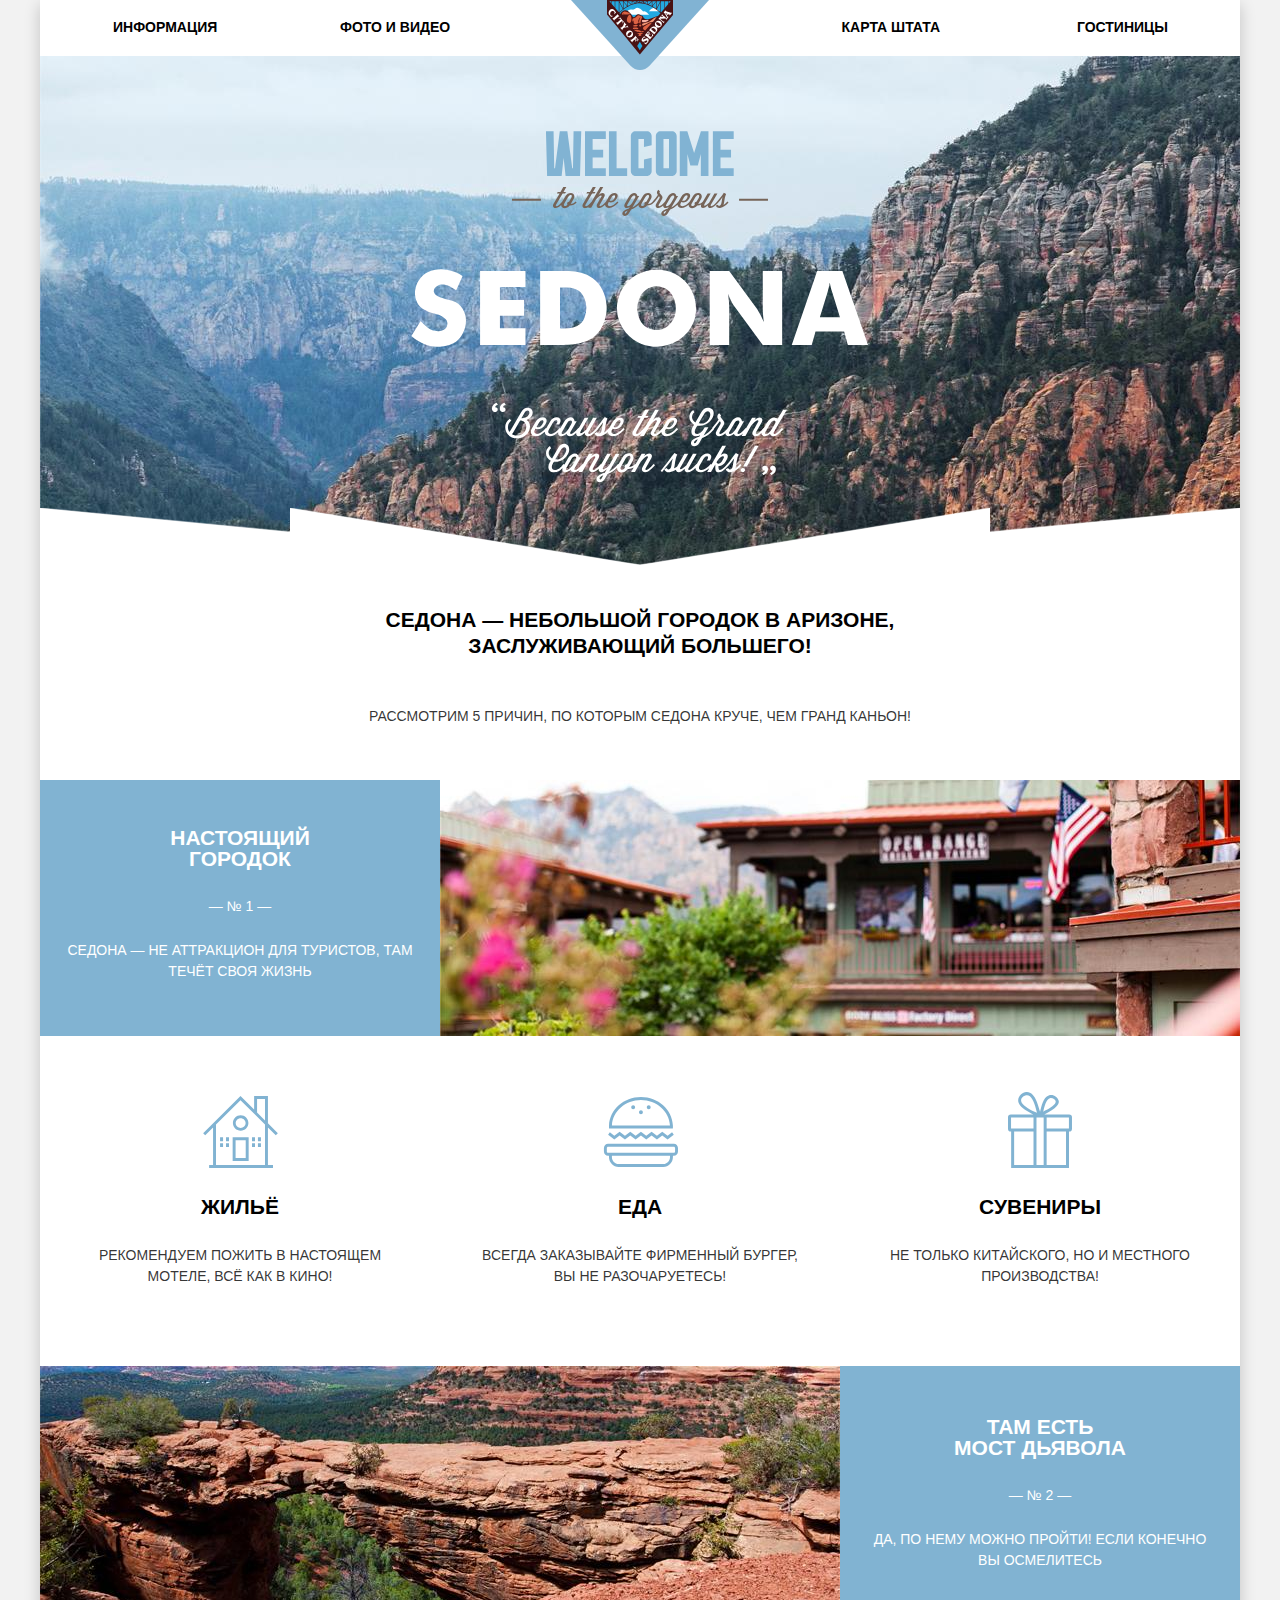
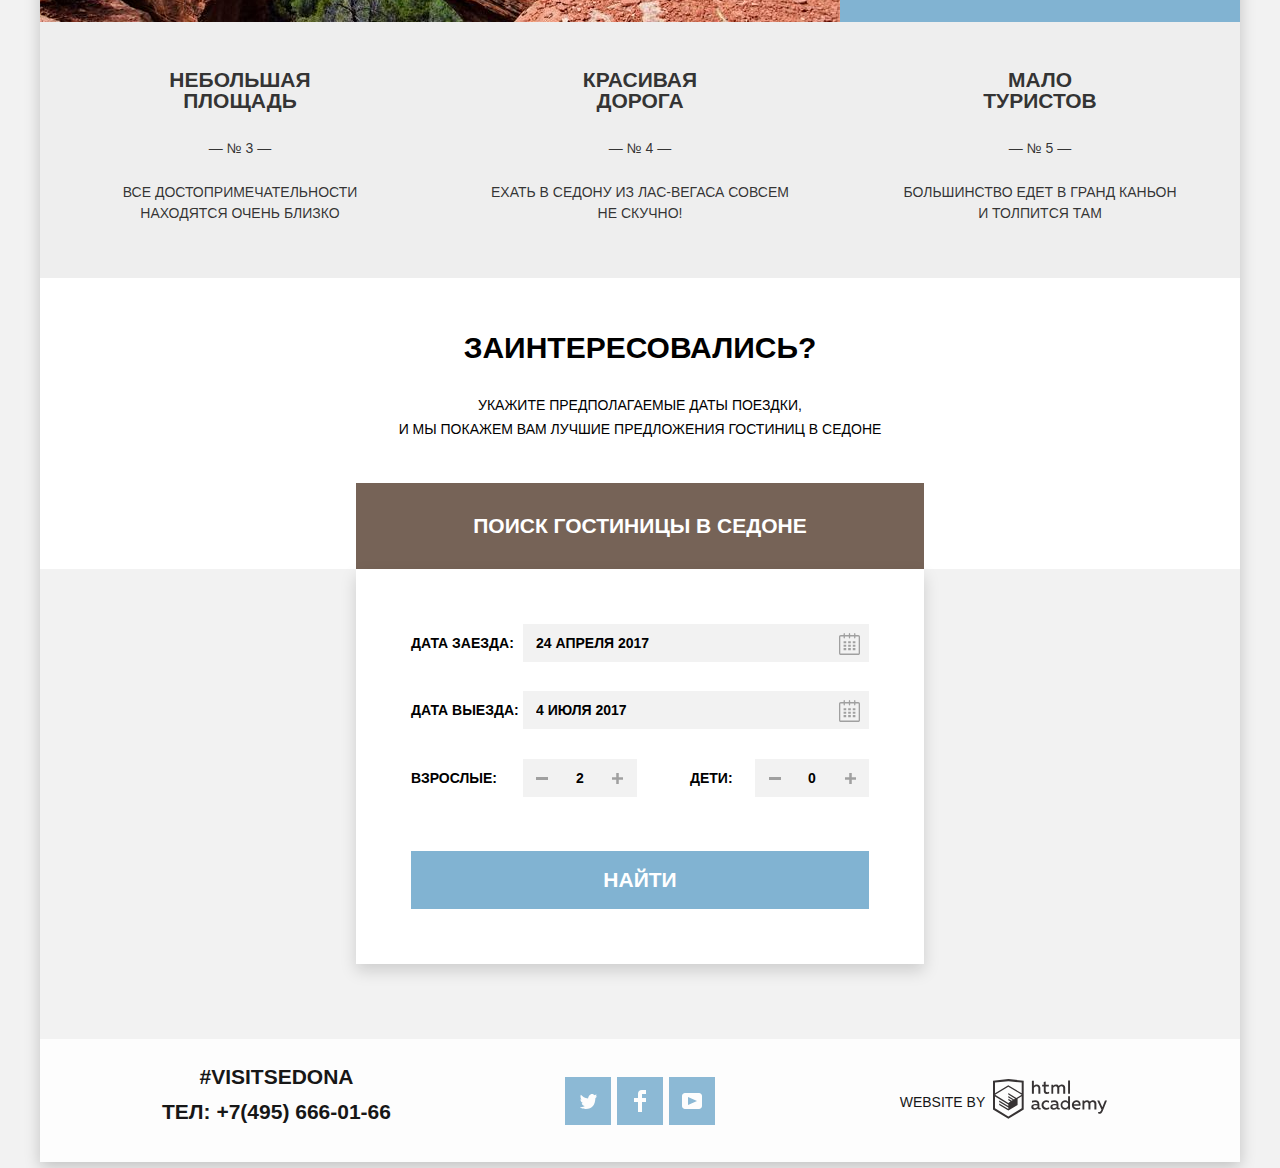
==== commit 2f8dbfbd: "Главная страница. Типографика" ====
--- a/index.html
+++ b/index.html
@@ -15,99 +15,99 @@
           </div>
           <ul class="header--menu--list container">
             <li><a href="">Информация</a></li>
-            <li><a href="">Фото и видео</a></li>
+            <li><a href="">Фото и&nbsp;видео</a></li>
             <li><a href="">Карта штата</a></li>
             <li><a href="catalog.html">Гостиницы</a></li>
           </ul>
         </nav>
         <div class="header--logo--welcome header--logo--welcome__mask">
-          <img src="img/welcome-to-sedona.svg" width="458" height="352" alt="WELCOME — to the gorgeous — SEDONA «Because the Grand Canyon sucks!»">
+          <img src="img/welcome-to-sedona.svg" width="458" height="352" alt="WELCOME&nbsp;&mdash; to&nbsp;the gorgeous&nbsp;&mdash; SEDONA &laquo;Because the Grand Canyon sucks!&raquo;">
         </div>
-        <h1>Седона — небольшой городок в Аризоне,<br>заслуживающий большего!</h1>
+        <h1>Седона&nbsp;&mdash; небольшой городок в&nbsp;Аризоне,<br>заслуживающий большего!</h1>
       </header>
       <main class="page--main">
         <section class="main--features">
-          <h2>Рассмотрим 5 причин, по которым Седона круче, чем Гранд Каньон!</h2>
+          <h2>Рассмотрим 5&nbsp;причин, по&nbsp;которым Седона круче, чем Гранд Каньон!</h2>
           <div>
             <h3>Настоящий<br>городок</h3>
-            <p>— №1 —</p>
-            <p>Седона - не аттракцион для туристов, там<br>течёт своя жизнь</p>
+            <p>&mdash;&nbsp;&#8470;&nbsp;1 &mdash;</p>
+            <p>Седона&nbsp;&mdash; не&nbsp;аттракцион для туристов, там<br>течёт своя жизнь</p>
           </div>
           <img src="img/sedona_photo.jpg" width="800" height="256" alt="Фото Седоны">
           <div class="main--feature main--feature__accommodation">
             <h4>Жильё</h4>
-            <p>Рекомендуем пожить в настоящем<br>мотеле, всё как в кино!</p>
+            <p>Рекомендуем пожить в&nbsp;настоящем<br>мотеле, всё как в&nbsp;кино!</p>
           </div>
           <div class="main--feature main--feature__food">
             <h4>Еда</h4>
-            <p>Всегда заказывайте фирменный бургер,<br>вы не разочаруетесь!</p>
+            <p>Всегда заказывайте фирменный бургер,<br>вы&nbsp;не&nbsp;разочаруетесь!</p>
           </div>
           <div class="main--feature main--feature__gift">
             <h4>Сувениры</h4>
-            <p>Не только китайского, но и местного<br>производства!</p>
+            <p>Не&nbsp;только китайского, но&nbsp;и&nbsp;местного<br>производства!</p>
           </div>
           <img src="img/grand-canyon_photo.jpg" width="800" height="256" alt="Фото Гранд Каньона">
           <div>
             <h3>Там есть<br>Мост дьявола</h3>
-            <p>— №2 —</p>
-            <p>Да, по нему можно пройти! Если конечно<br>вы осмелитесь</p>
+            <p>&mdash;&nbsp;&#8470;&nbsp;2 &mdash;</p>
+            <p>Да, по&nbsp;нему можно пройти! Если конечно<br>вы&nbsp;осмелитесь</p>
           </div>
           <div>
             <h3>Небольшая<br>площадь</h3>
-            <p>— №3 —</p>
+            <p>&mdash;&nbsp;&#8470;&nbsp;3 &mdash;</p>
             <p>Все достопримечательности<br>находятся очень близко</p>
           </div>
           <div>
             <h3>Красивая<br>дорога</h3>
-            <p>— №4 —</p>
-            <p>Ехать в Седону из Лас-Вегаса совсем<br>не скучно!</p>
+            <p>&mdash;&nbsp;&#8470;&nbsp;4 &mdash;</p>
+            <p>Ехать в&nbsp;Седону из&nbsp;Лас-Вегаса совсем<br>не&nbsp;скучно!</p>
           </div>
           <div>
             <h3>Мало<br>туристов</h3>
-            <p>— №5 —</p>
-            <p>Большинство едет в Гранд Каньон<br>и толпится там</p>
+            <p>&mdash;&nbsp;&#8470;&nbsp;5 &mdash;</p>
+            <p>Большинство едет в&nbsp;Гранд Каньон<br>и&nbsp;толпится там</p>
           </div>
         </section>
         <section class="main--orders">
           <h2>Заинтересовались?</h2>
-          <p>Укажите предполагаемые даты поездки,<br>и мы покажем вам лучшие предложения гостиниц в Седоне</p>
-          <h3 class="container">Поиск гостиницы в Седоне</h3>
+          <p>Укажите предполагаемые даты поездки,<br>и&nbsp;мы&nbsp;покажем вам лучшие предложения гостиниц в&nbsp;Седоне</p>
+          <h3 class="container">Поиск гостиницы в&nbsp;Седоне</h3>
           <div class="search--form search--form__show search--form__position">
             <form action="https://echo.htmlacademy.ru" method="get">
               <fieldset>
-                <legend class="visually--hidden">Поиск гостиницы в Седоне</legend>
+                <legend class="visually--hidden">Поиск гостиницы в&nbsp;Седоне</legend>
                 <ul>
                   <li>
                     <label for="arrival_date">Дата заезда:</label>
-                    <input class="item--date" type="text" id="arrival_date" name="arrival_date" placeholder="24 апреля 2017">
-                    <svg width="21" height="23" fill="none" xmlns="http://www.w3.org/2000/svg">
+                    <input class="item--date" type="text" id="arrival_date" name="arrival_date" placeholder="24&nbsp;апреля 2017" pattern="[0-9]{2}-[0-9]{2}-[0-9]{4}" required>
+                    <svg aria-label="Показать календарь" width="21" height="23" fill="none" xmlns="http://www.w3.org/2000/svg">
                       <path fill-rule="evenodd" clip-rule="evenodd" d="M16.406 3.025h2.845c.966 0 1.749.822 1.749 1.837v16.302C21 22.179 20.217 23 19.251 23H1.75C.784 23 0 22.179 0 21.164V4.862c0-1.015.784-1.837 1.75-1.837h2.843V1.648c0-.381.294-.689.657-.689.362 0 .656.308.656.689v1.377h3.938V1.648c0-.381.294-.689.657-.689.361 0 .655.308.655.689v1.377h3.938V1.648c0-.381.293-.689.656-.689.362 0 .656.308.656.689v1.377Zm3.159 18.459a.448.448 0 0 0 .123-.32h.001V4.862a.449.449 0 0 0-.437-.459h-2.845v1.378c0 .381-.294.689-.656.689-.363 0-.656-.308-.656-.689V4.403h-3.938v1.378c0 .381-.294.689-.655.689-.363 0-.657-.308-.657-.689V4.403H5.907v1.378c0 .381-.294.689-.656.689-.363 0-.657-.308-.657-.689V4.403H1.75a.45.45 0 0 0-.438.459v16.302a.45.45 0 0 0 .438.459h17.501a.448.448 0 0 0 .314-.139Z" fill="#A9A9A9"/><path fill-rule="evenodd" clip-rule="evenodd" d="M4.594 9.225h2.625v2.066H4.594V9.225Zm0 3.443h2.625v2.067H4.594v-2.067Zm2.625 3.444H4.594v2.066h2.625v-2.066Zm1.969 0h2.625v2.066H9.188v-2.066Zm2.625-3.444H9.188v2.067h2.625v-2.067ZM9.188 9.225h2.625v2.066H9.188V9.225Zm7.218 6.887h-2.625v2.066h2.625v-2.066Zm-2.625-3.444h2.625v2.067h-2.625v-2.067Zm2.625-3.443h-2.625v2.066h2.625V9.225Z" fill="#A9A9A9" fill-opacity="1"/>
                     </svg>
                   </li>
                   <li>
                     <label for="departure_date">Дата выезда:</label>
-                    <input class="item--date" type="text" id="departure_date" name="departure_date" placeholder="4 июля 2017">
-                    <svg width="21" height="23" fill="none" xmlns="http://www.w3.org/2000/svg">
+                    <input class="item--date" type="text" id="departure_date" name="departure_date" placeholder="4&nbsp;июля 2017" pattern="[0-9]{2}-[0-9]{2}-[0-9]{4}" required>
+                    <svg aria-label="Показать календарь" width="21" height="23" fill="none" xmlns="http://www.w3.org/2000/svg">
                       <path fill-rule="evenodd" clip-rule="evenodd" d="M16.406 3.025h2.845c.966 0 1.749.822 1.749 1.837v16.302C21 22.179 20.217 23 19.251 23H1.75C.784 23 0 22.179 0 21.164V4.862c0-1.015.784-1.837 1.75-1.837h2.843V1.648c0-.381.294-.689.657-.689.362 0 .656.308.656.689v1.377h3.938V1.648c0-.381.294-.689.657-.689.361 0 .655.308.655.689v1.377h3.938V1.648c0-.381.293-.689.656-.689.362 0 .656.308.656.689v1.377Zm3.159 18.459a.448.448 0 0 0 .123-.32h.001V4.862a.449.449 0 0 0-.437-.459h-2.845v1.378c0 .381-.294.689-.656.689-.363 0-.656-.308-.656-.689V4.403h-3.938v1.378c0 .381-.294.689-.655.689-.363 0-.657-.308-.657-.689V4.403H5.907v1.378c0 .381-.294.689-.656.689-.363 0-.657-.308-.657-.689V4.403H1.75a.45.45 0 0 0-.438.459v16.302a.45.45 0 0 0 .438.459h17.501a.448.448 0 0 0 .314-.139Z" fill="#A9A9A9"/><path fill-rule="evenodd" clip-rule="evenodd" d="M4.594 9.225h2.625v2.066H4.594V9.225Zm0 3.443h2.625v2.067H4.594v-2.067Zm2.625 3.444H4.594v2.066h2.625v-2.066Zm1.969 0h2.625v2.066H9.188v-2.066Zm2.625-3.444H9.188v2.067h2.625v-2.067ZM9.188 9.225h2.625v2.066H9.188V9.225Zm7.218 6.887h-2.625v2.066h2.625v-2.066Zm-2.625-3.444h2.625v2.067h-2.625v-2.067Zm2.625-3.443h-2.625v2.066h2.625V9.225Z" fill="#A9A9A9" fill-opacity="1"/>
                     </svg>
                   </li>
                   <li>
                     <label for="adult_amount">Взрослые:</label>
-                    <input class="item--adult" type="text" id="adult_amount" name="adult_amount" value="2">
-                    <svg width="12" height="11" viewBox="0 0 12 11" fill="none" xmlns="http://www.w3.org/2000/svg">
+                    <input class="item--adult" type="text" id="adult_amount" name="adult_amount" value="2" pattern="[0-9]{1}" required>
+                    <svg aria-label="Убавить" width="12" height="11" viewBox="0 0 12 11" fill="none" xmlns="http://www.w3.org/2000/svg">
                       <path fill="#A9A9A9" d="M0 4h12v3H0z" fill-opacity="1"/>
                     </svg>
-                    <svg width="11" height="11" fill="none" xmlns="http://www.w3.org/2000/svg">
+                    <svg aria-label="Добавить" width="11" height="11" fill="none" xmlns="http://www.w3.org/2000/svg">
                       <path fill-rule="evenodd" clip-rule="evenodd" d="M4.23 6.77V11h2.54V6.77H11V4.23H6.77V0H4.23v4.23H0v2.54h4.23Z" fill="#A9A9A9" fill-opacity="1"/>
                     </svg>
                   </li>
                   <li>
                     <label for="child_amount">Дети:</label>
-                    <input class="item--child" type="text" id="child_amount" name="child_amount" value="0">
-                    <svg width="12" height="11" viewBox="0 0 12 11" fill="none" xmlns="http://www.w3.org/2000/svg">
+                    <input class="item--child" type="text" id="child_amount" name="child_amount" value="0" pattern="[0-9]{1}">
+                    <svg aria-label="Убавить" width="12" height="11" viewBox="0 0 12 11" fill="none" xmlns="http://www.w3.org/2000/svg">
                       <path fill="#A9A9A9" d="M0 4h12v3H0z" fill-opacity="1"/>
                     </svg>
-                    <svg width="11" height="11" fill="none" xmlns="http://www.w3.org/2000/svg">
+                    <svg aria-label="Добавить" width="11" height="11" fill="none" xmlns="http://www.w3.org/2000/svg">
                       <path fill-rule="evenodd" clip-rule="evenodd" d="M4.23 6.77V11h2.54V6.77H11V4.23H6.77V0H4.23v4.23H0v2.54h4.23Z" fill="#A9A9A9" fill-opacity="1"/>
                     </svg>
                   </li>
@@ -166,7 +166,7 @@
                 <path fill-rule="evenodd" clip-rule="evenodd" d="M15.52.057h-.17L0 1.72v28.775l15.35 9.344 15.352-9.344V1.72L15.52.057Zm61.498 1.565h-1.93v13.11h1.93V1.621Zm-36.156.01v5.136a3.976 3.976 0 0 1 2.849-1.23 3.387 3.387 0 0 1 2.614 1.007 3.55 3.55 0 0 1 1.015 2.662v5.556h-1.973V9.466a1.984 1.984 0 0 0-.41-1.44 1.899 1.899 0 0 0-1.289-.718h-.316a3.081 3.081 0 0 0-2.448 1.5v5.955H38.9V1.633h1.963Zm36.156 28.852h-1.74v-1.425a4.061 4.061 0 0 1-3.366 1.662c-2.437-.168-4.33-2.239-4.33-4.736 0-2.498 1.893-4.569 4.33-4.737a3.98 3.98 0 0 1 3.165 1.402v-5.33h1.941v13.164Zm-29.952-1.425c.197-.008.392-.044.58-.107v1.435c-.398.153-.82.23-1.245.226a1.758 1.758 0 0 1-1.762-1.079 5.035 5.035 0 0 1-3.313 1.166c-1.593 0-3.07-.896-3.07-2.752 0-2.298 2.11-3.01 3.914-3.01.77.013 1.537.103 2.29.27v-.324c0-1.079-.802-1.91-2.31-1.91a7.682 7.682 0 0 0-3.166.69V21.83a10.56 10.56 0 0 1 3.365-.593c2.49 0 4.02 1.209 4.02 3.938v3.237a.592.592 0 0 0 .13.429c.096.12.236.194.387.208h.18v.01ZM40.27 27.84c.027.389.205.75.495 1.004.289.253.666.378 1.046.345h.116a3.537 3.537 0 0 0 2.542-1.079v-1.532a10.039 10.039 0 0 0-1.91-.227c-1.055 0-2.278.356-2.278 1.49h-.01Zm15.752-5.902a5.183 5.183 0 0 0-2.712-.69h-.369a4.514 4.514 0 0 0-3.18 1.471 4.722 4.722 0 0 0-1.23 3.341v.442c.164 2.498 2.273 4.39 4.716 4.23 1.004.024 2-.187 2.912-.615v-1.845a5.185 5.185 0 0 1-2.564.69 2.885 2.885 0 0 1-2.657-1.426 3.024 3.024 0 0 1 0-3.07 2.884 2.884 0 0 1 2.657-1.427c.865-.003 1.71.26 2.427.755v-1.856ZM66.15 29.06c.198-.008.393-.045.58-.108v1.435c-.397.153-.82.23-1.244.226a1.758 1.758 0 0 1-1.762-1.079 5.035 5.035 0 0 1-3.313 1.166c-1.593 0-3.07-.896-3.07-2.752 0-2.298 2.11-3.01 3.914-3.01.77.013 1.537.103 2.29.27v-.324c0-1.079-.802-1.91-2.311-1.91a7.682 7.682 0 0 0-3.165.69V21.83c1.084-.379 2.22-.58 3.365-.593 2.49 0 4.02 1.209 4.02 3.938v3.237a.592.592 0 0 0 .129.429c.097.12.237.194.388.208h.18v.01Zm-6.296-.212a1.468 1.468 0 0 1-.498-1.008h.021c0-1.133 1.16-1.489 2.279-1.489.642.015 1.281.09 1.91.227v1.532a3.537 3.537 0 0 1-2.543 1.079h-.116a1.404 1.404 0 0 1-1.053-.34Zm9.472-2.918c0-1.644 1.304-2.977 2.912-2.977l.021.054c1.214 0 2.314.731 2.806 1.866v2.158a3.015 3.015 0 0 1-2.827 1.877c-1.608 0-2.912-1.333-2.912-2.978Zm14.022-4.682c3.492 0 4.705 2.892 4.135 5.492h-6.562c.222 1.618 1.762 2.276 3.366 2.276a6.326 6.326 0 0 0 2.785-.636v1.726c-1 .436-2.08.646-3.165.615-2.67 0-5.012-1.532-5.012-4.769a4.572 4.572 0 0 1 1.145-3.268 4.37 4.37 0 0 1 3.076-1.469h.232v.033Zm-2.48 3.927c.101-1.351 1.253-2.365 2.575-2.265h.042c.62-.057 1.234.17 1.675.62.442.449.666 1.075.614 1.71H80.87v-.065Zm8.62 5.287v-8.966h1.74v1.079a3.983 3.983 0 0 1 2.934-1.37 3.001 3.001 0 0 1 2.785 1.51c.793-.881 1.9-1.399 3.07-1.435a3.192 3.192 0 0 1 2.489 1.01c.647.69.971 1.631.887 2.583v5.61h-2.004v-5.556a1.74 1.74 0 0 0-.366-1.262 1.665 1.665 0 0 0-1.132-.626h-.275a2.936 2.936 0 0 0-2.184 1.208v6.237H95.43v-5.557a1.742 1.742 0 0 0-.38-1.266 1.666 1.666 0 0 0-1.15-.611h-.21a3.153 3.153 0 0 0-2.333 1.392v6.074h-1.825l-.042-.054Zm24.488-8.988h-2.005l-2.648 6.798-3.018-6.787h-2.11l4.221 9.063-.18.454c-.517 1.36-1.234 2.05-2.184 2.05a2.96 2.96 0 0 1-.897-.13v1.694c.38.096.77.147 1.161.151 1.329 0 2.585-.744 3.534-3.086l4.126-10.207ZM52.689 5.787V2.55l-1.962.464v2.719h-1.583V7.49h1.646v4.5c-.067.826.234 1.64.82 2.213a2.653 2.653 0 0 0 2.197.743c.793.007 1.58-.121 2.332-.378v-1.726a4.647 4.647 0 0 1-1.783.356c-1.14 0-1.667-.389-1.667-1.575V7.513h3.165V5.787H52.69Zm5.697 8.966V5.754h1.752v1.08a3.983 3.983 0 0 1 2.922-1.382 2.998 2.998 0 0 1 2.743 1.435c.793-.882 1.9-1.4 3.07-1.435.94-.037 1.85.347 2.491 1.052.64.704.949 1.66.843 2.617v5.62h-2.004V9.186a1.743 1.743 0 0 0-.366-1.262 1.668 1.668 0 0 0-1.132-.626h-.243a2.937 2.937 0 0 0-2.184 1.209v6.236h-2.005V9.185a1.742 1.742 0 0 0-.365-1.262 1.667 1.667 0 0 0-1.133-.626h-.242A3.153 3.153 0 0 0 60.2 8.69v6.074h-1.815v-.01Zm-29.689 14.55.01-.006-.01.021v-.015Zm0-11.983v11.983l-13.346 8.13-13.346-8.115V17.515l13.283 8.092v1.424l-9.105-5.503v1.414l9.157 5.621v1.5l-9.147-5.567v1.456l9.158 5.621 9.232-5.653v-6.107l4.114-2.492Zm.01-1.542-3.67 2.158-1.689 1.079-8.04-4.931v1.413l6.848 4.23-.148.097-1.055.582-5.665-3.452v1.445l4.473 2.72-1.055.722-3.376-2.05v1.414l2.215 1.338-2.247 1.36L2.11 15.863 15.31 7.729l13.399 8.049Zm-13.42-9.506 13.42 8.081V3.563L15.362 2.13 2.015 3.564v10.79l13.273-8.082Z" fill="#231F20" fill-opacity="1"/>
               </svg>
             </a>
-            <p class="visually--hidden">Репозиторий создан для обучения на профессиональном онлайн‑курсе «<a href="https://htmlacademy.ru/intensive/htmlcss">HTML и CSS, уровень 1</a>».</p>
+            <p class="visually--hidden">Репозиторий создан для обучения на&nbsp;профессиональном онлайн‑курсе &laquo;<a href="https://htmlacademy.ru/intensive/htmlcss">HTML&nbsp;и CSS, уровень&nbsp;1</a>&raquo;.</p>
           </section>
         </div>
       <footer>
--- a/css/style.css
+++ b/css/style.css
@@ -118,6 +118,24 @@
   z-index: 1;
 }
 
+.header--logo a {
+  position: relative;
+  outline: none;
+}
+
+.header--logo a:focus::before {
+  content: "";
+  position: absolute;
+  width: 120px;
+  height: 120px;
+  left: 9px;
+  bottom: 25px;
+  border-radius: 16px;
+  transform: rotate(45deg) skewX(3deg) skewY(3deg);
+  background-color: var(--basic-black);
+  z-index: -1;
+}
+
 /* Header. Menu - Grid */
 
 .header--menu--list {
@@ -166,6 +184,7 @@
   font-weight: inherit;
   font-size: inherit;
   line-height: inherit;
+  outline: none;
 }
 
 /* Header. Menu - Colors */
@@ -780,6 +799,7 @@
   padding: 0;
   border: 0;
   box-sizing: border-box;
+  outline: none;
 }
 
 .range--controls {
@@ -1045,6 +1065,7 @@
   font-weight: inherit;
   font-size: inherit;
   line-height: inherit;
+  outline: none;
 }
 
 /* Main. Navigation Filters - Colors */
@@ -1202,6 +1223,7 @@
   font-weight: bold;
   font-size: 21px;
   line-height: 26px;
+  outline: none;
 }
 
 .main--search--results p,
@@ -1219,6 +1241,7 @@
   font-weight: bold;
   font-size: 14px;
   line-height: 21px;
+  outline: none;
 }
 
 /* Main. Search Results - Colors */
@@ -1356,6 +1379,11 @@
 
 .footer--contacts a {
   color: var(--basic-black);
+}
+
+.footer--contacts a:focus {
+  color: var(--basic-blue);
+  outline: none;
 }
 
 /* Footer. Socials - Flex */
@@ -1384,6 +1412,7 @@
   width: 100%;
   height: 100%;
   background-color: inherit;
+  outline: none;
 }
 
 .footer--social--list a:hover,
@@ -1412,6 +1441,10 @@
 
 .footer--designers p {
   margin-right: 8px;
+}
+
+.footer--designers a:focus {
+  outline: none;
 }
 
 .footer--designers a:hover path,
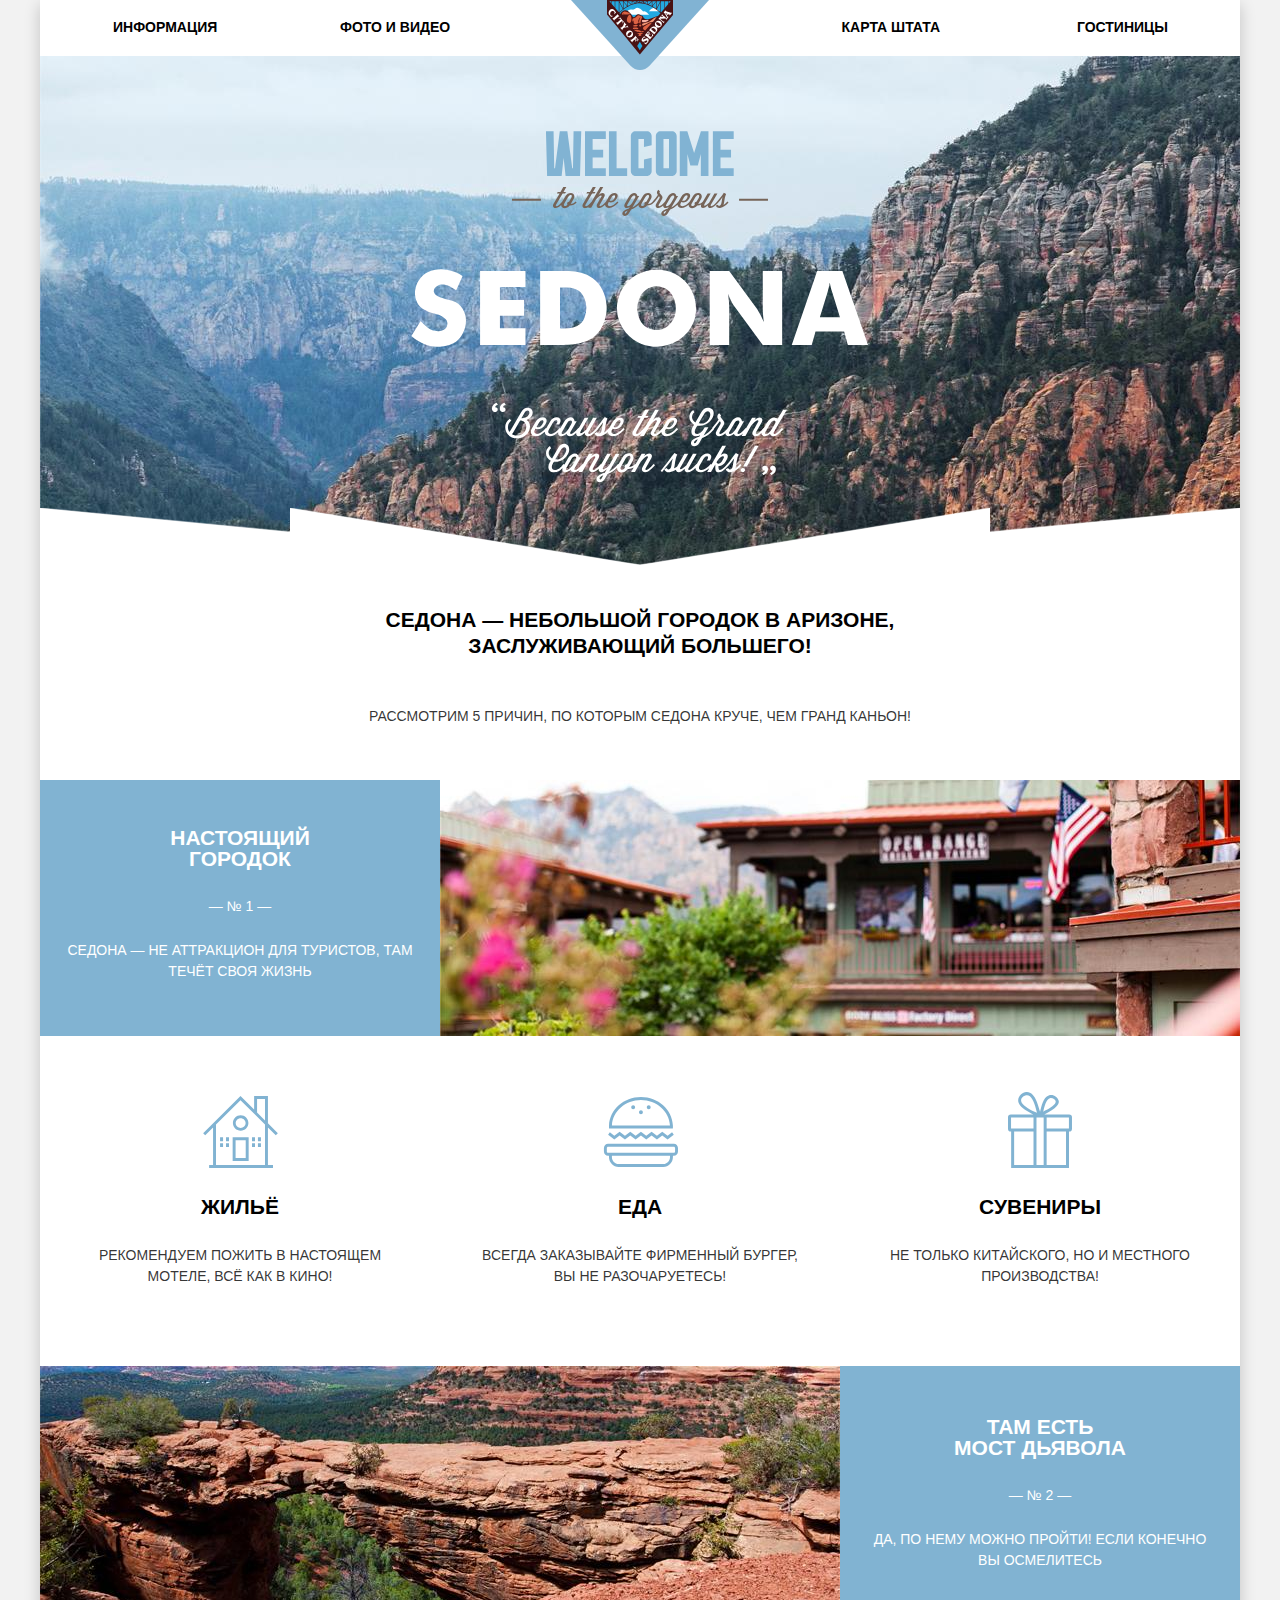
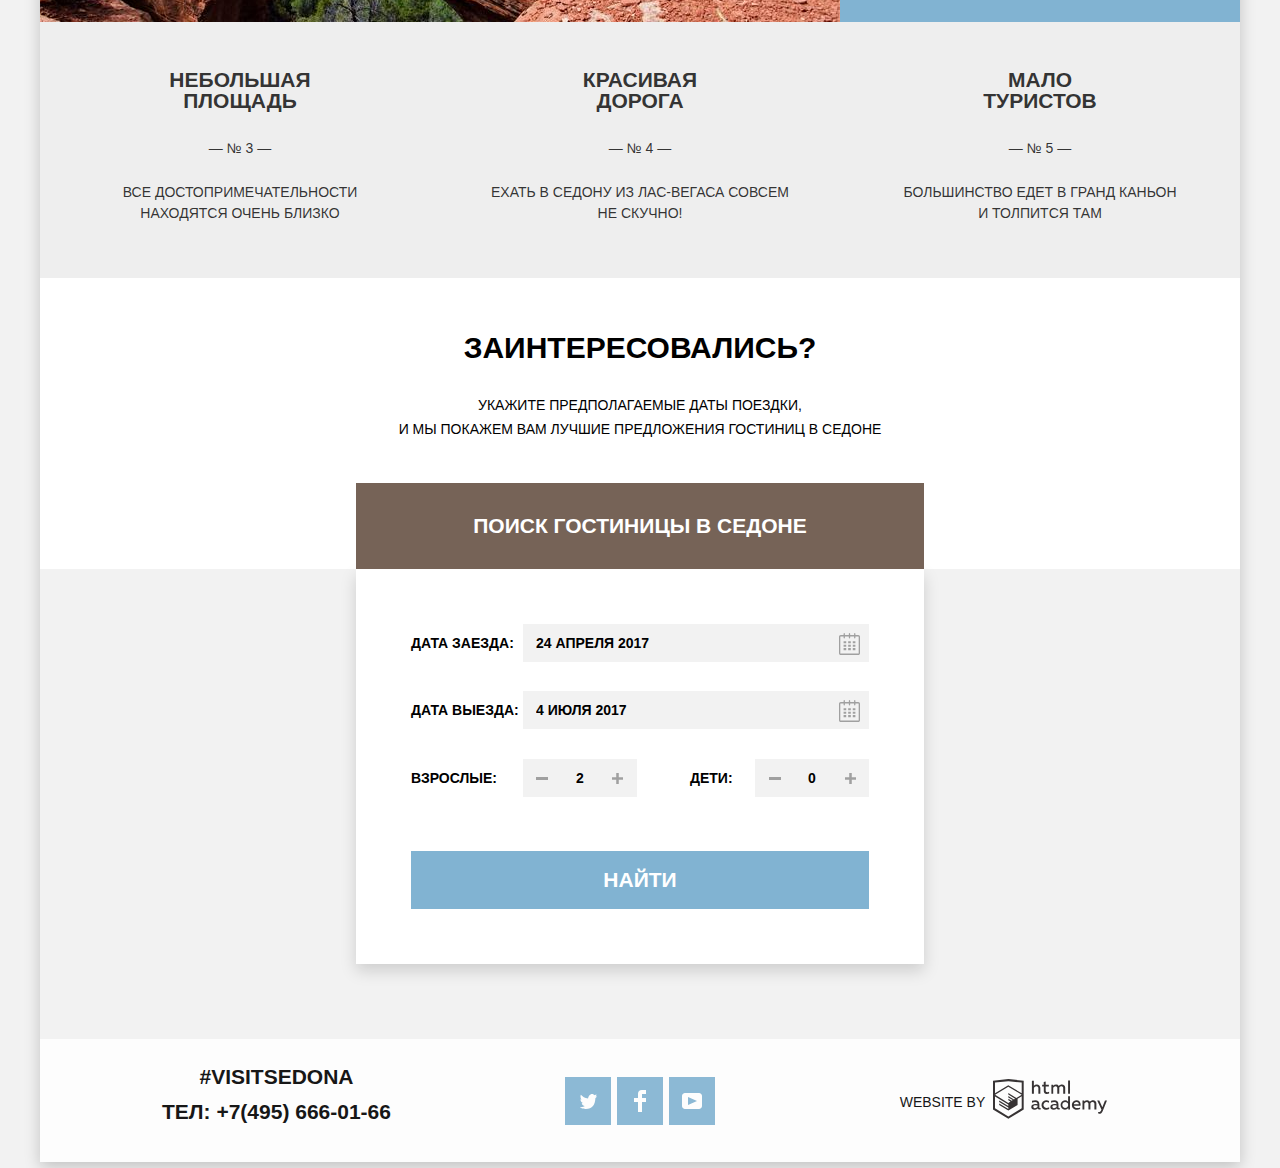
==== commit fcecca90: "Оживление интерфейса. Подключение JavaScript" ====
--- a/index.html
+++ b/index.html
@@ -171,6 +171,6 @@
         </div>
       <footer>
     </div>
-    <!-- script -->
+    <script src="js/script.js"></script>
   </body>
 </html>
--- a/css/style.css
+++ b/css/style.css
@@ -420,8 +420,10 @@
 }
 
 .main--orders h3 {
+  position: relative;
   width: 568px;
   padding: 30px 0;
+  z-index: 1;
 }
 
 .main--orders p {
@@ -482,6 +484,7 @@
 
 .search--form__show {
   display: block;
+  animation: bounce 0.6s;
 }
 
 .search--form__position {
@@ -1457,3 +1460,16 @@
   fill: var(--basic-black);
   fill-opacity: 0.8;
 }
+
+/* Animations */
+
+@keyframes bounce {
+  0% {
+    z-index: -1;
+    transform: translateY(-395px);
+  }
+  100% {
+    z-index: 0;
+    transform: translateY(0);
+  }
+}
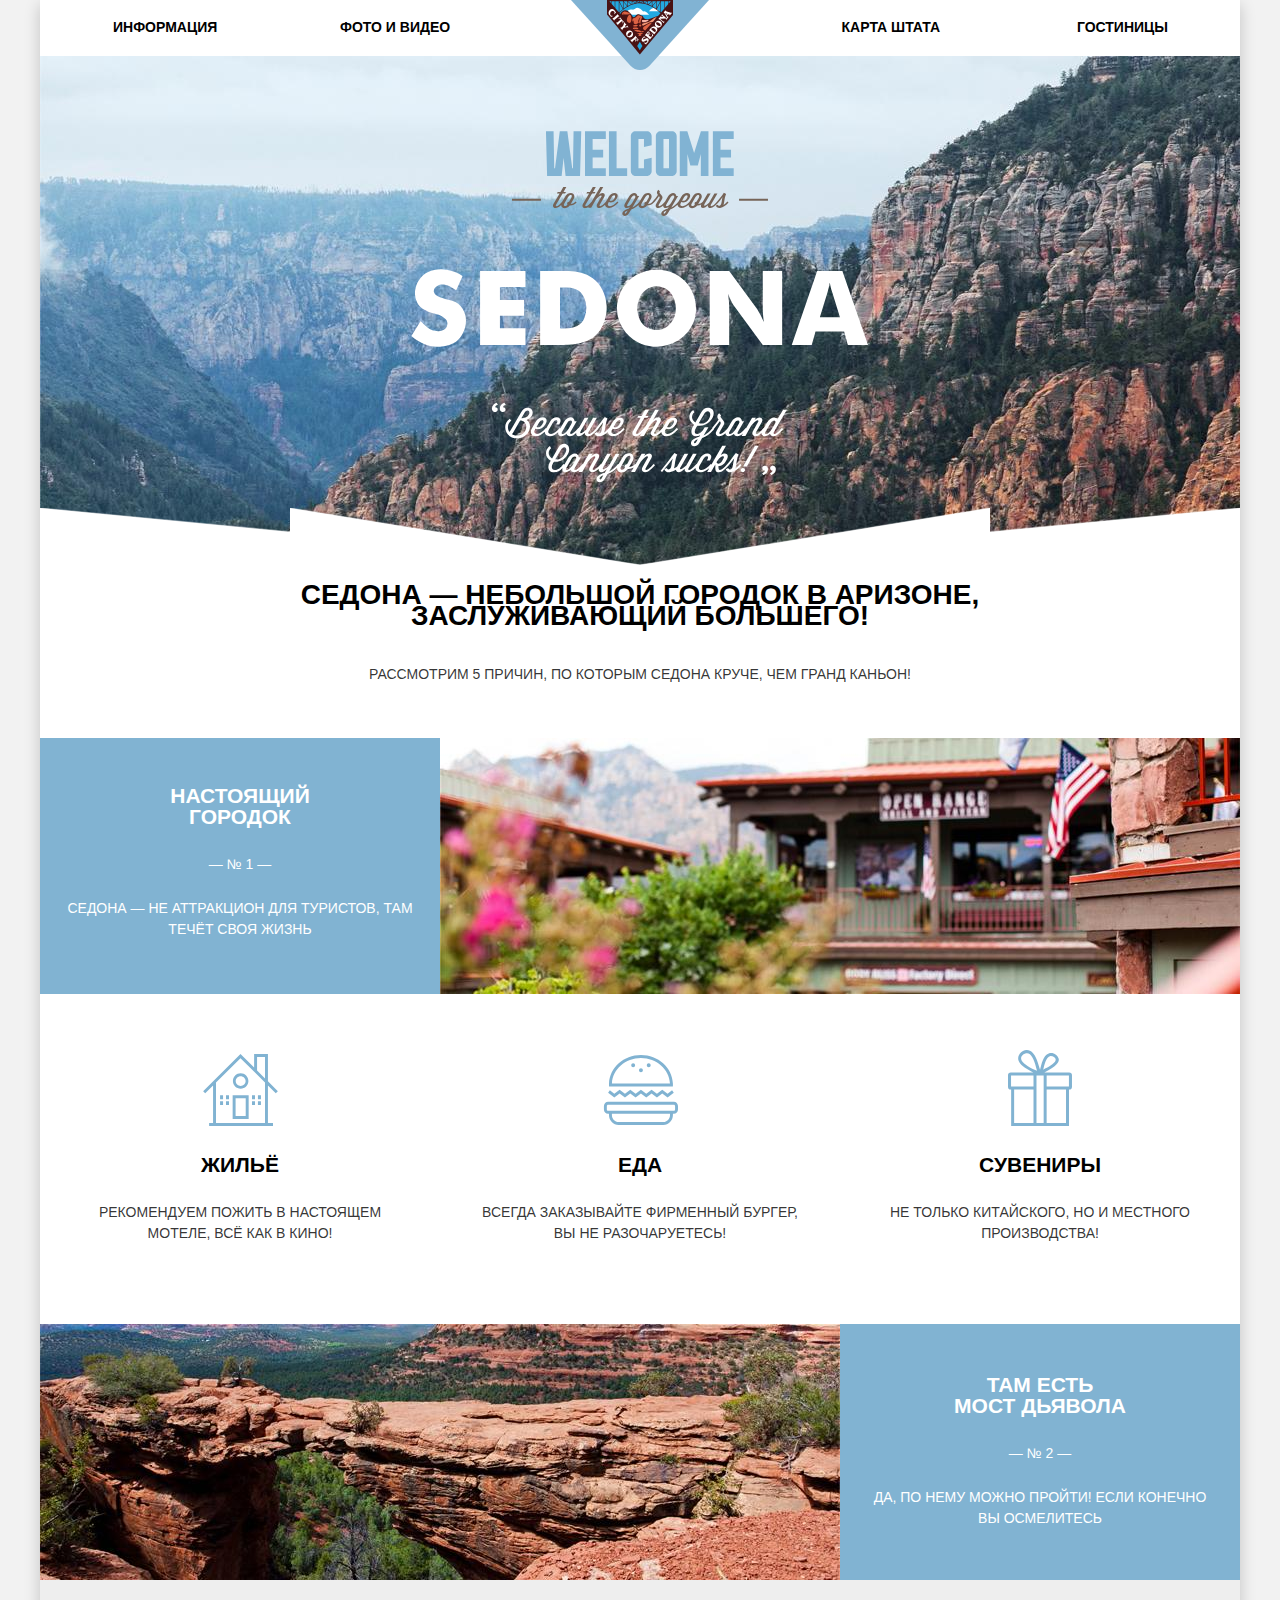
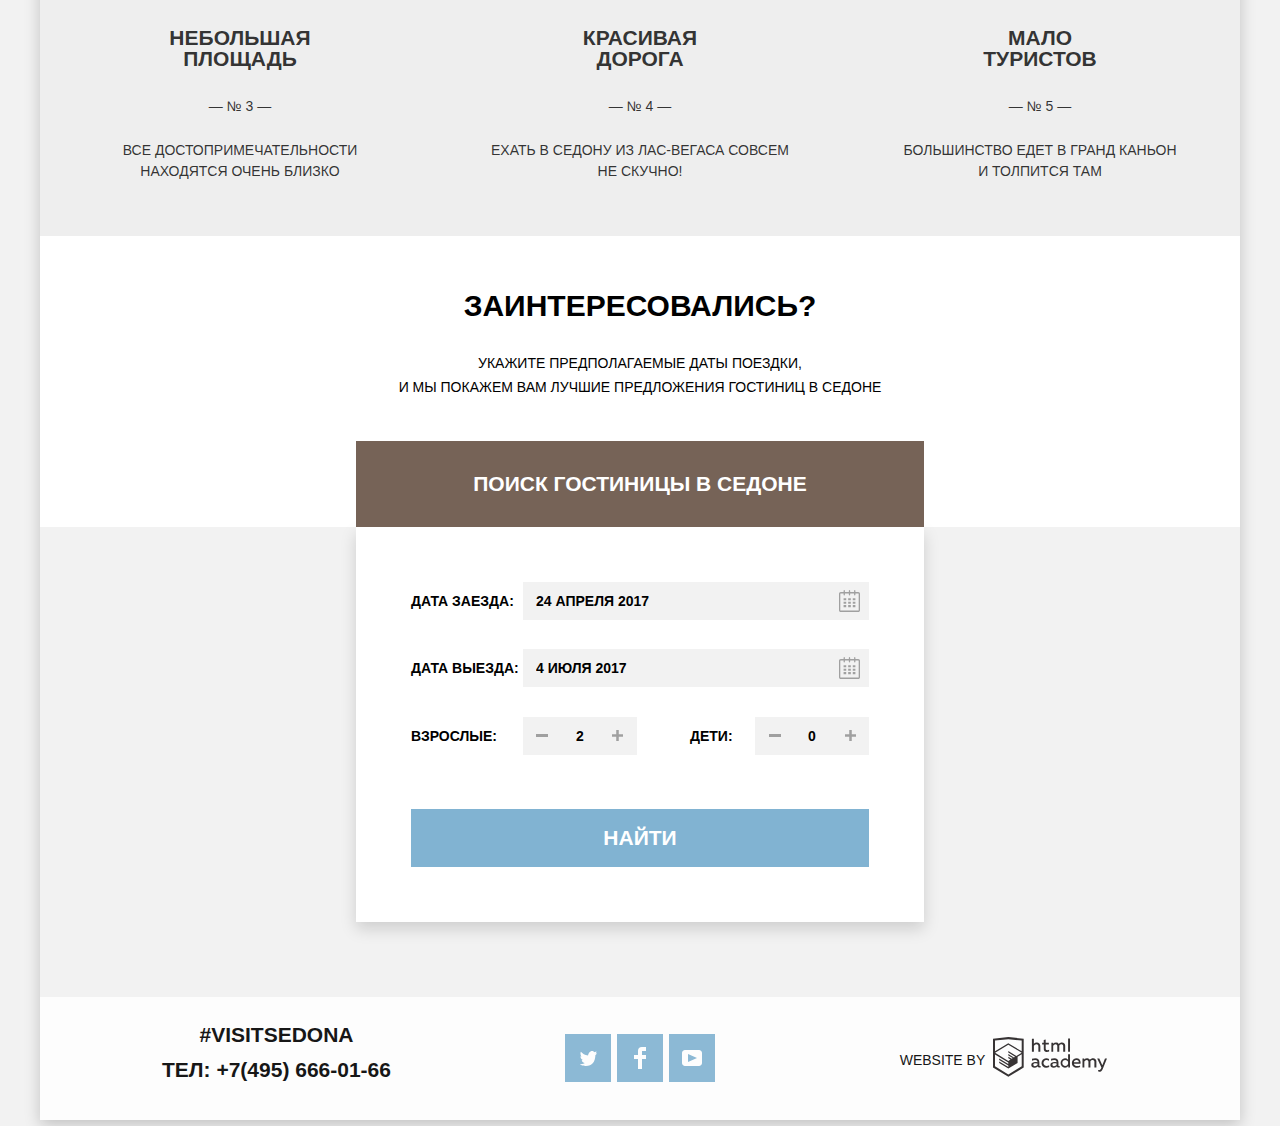
==== commit a2c471e8: "Валидация: проверка, исправления" ====
--- a/index.html
+++ b/index.html
@@ -169,7 +169,7 @@
             <p class="visually--hidden">Репозиторий создан для обучения на&nbsp;профессиональном онлайн‑курсе &laquo;<a href="https://htmlacademy.ru/intensive/htmlcss">HTML&nbsp;и CSS, уровень&nbsp;1</a>&raquo;.</p>
           </section>
         </div>
-      <footer>
+      </footer>
     </div>
     <script src="js/script.js"></script>
   </body>
--- a/css/style.css
+++ b/css/style.css
@@ -111,19 +111,19 @@
 
 /* Header. Logo */
 
-.header--logo {
+.page--header .header--logo {
   position: absolute;
   margin-left: -69px;
   left: 50%;
   z-index: 1;
 }
 
-.header--logo a {
+.page--header .header--logo a {
   position: relative;
   outline: none;
 }
 
-.header--logo a:focus::before {
+.page--header .header--logo a:focus::before {
   content: "";
   position: absolute;
   width: 120px;
@@ -138,39 +138,39 @@
 
 /* Header. Menu - Grid */
 
-.header--menu--list {
+.page--header .header--menu--list {
   min-height: 56px;
   list-style: none;
   display: grid;
   grid-template-columns: 1fr 1fr 1fr 1fr;
 }
 
-.header--menu--list li {
+.page--header .header--menu--list li {
   padding-top: 14px;
   padding-bottom: 16px;
 }
 
-.header--menu--list li:nth-child(1),
-.header--menu--list li:nth-child(2) {
+.page--header .header--menu--list li:nth-child(1),
+.page--header .header--menu--list li:nth-child(2) {
   text-align: left;
 }
 
-.header--menu--list li:nth-child(3),
-.header--menu--list li:nth-child(4) {
+.page--header .header--menu--list li:nth-child(3),
+.page--header .header--menu--list li:nth-child(4) {
   text-align: right;
 }
 
-.header--menu--list li:nth-child(1) {
+.page--header .header--menu--list li:nth-child(1) {
   padding-left: 73px;
 }
 
-.header--menu--list li:nth-child(4) {
+.page--header .header--menu--list li:nth-child(4) {
   padding-right: 72px;
 }
 
 /* Header. Menu */
 
-.header--menu--list li {
+.page--header .header--menu--list li {
   font-family: "PT Sans", "Arial", sans-serif;
   font-style: normal;
   font-weight: bold;
@@ -178,7 +178,7 @@
   line-height: 26px;
 }
 
-.header--menu--list a {
+.page--header .header--menu--list a {
   font-family: inherit;
   font-style: inherit;
   font-weight: inherit;
@@ -189,27 +189,27 @@
 
 /* Header. Menu - Colors */
 
-.header--menu--list a:not(.active) {
+.page--header .header--menu--list a:not(.active) {
   color: var(--basic-black);
 }
 
-.header--menu--list a:hover:not(.active),
-.header--menu--list a:focus:not(.active) {
+.page--header .header--menu--list a:hover:not(.active),
+.page--header .header--menu--list a:focus:not(.active) {
   color: var(--basic-blue);
 }
 
-.header--menu--list a:active:not(.active) {
+.page--header .header--menu--list a:active:not(.active) {
   color: rgba(var(--black-rgb), 0.3);
   mix-blend-mode: normal;
 }
 
-.header--menu--list a.active {
+.page--header .header--menu--list a.active {
   color: var(--basic-brown);
 }
 
 /* Header. Welcome */
 
-.header--logo--welcome {
+.page--header .header--logo--welcome {
   width: 1200px;
   height: 509px;
   top: 0;
@@ -221,15 +221,15 @@
   background-repeat: no-repeat;
 }
 
-.header--logo--welcome img {
+.page--header .header--logo--welcome img {
   padding-top: 75px;
 }
 
-.header--logo--welcome__mask {
+.page--header .header--logo--welcome__mask {
   position: relative;
 }
 
-.header--logo--welcome__mask::before {
+.page--header .header--logo--welcome__mask::before {
   content: "";
   position: absolute;
   width: 1200px;
@@ -246,7 +246,7 @@
   background-size: 600px 57px;
 }
 
-.header--logo--welcome__mask::after {
+.page--header .header--logo--welcome__mask::after {
   content: "";
   position: absolute;
   width: 700px;
@@ -266,7 +266,7 @@
 
 /* Header. Site Title */
 
-.page--header h1 {
+.page--header .page--header h1 {
   margin-top: 42px;
   margin-bottom: 28px;
   font-family: "PT Sans", "Arial", sans-serif;
@@ -478,36 +478,36 @@
 
 /* Main. Search Form */
 
-.search--form {
+.main--orders .search--form {
   display: none;
 }
 
-.search--form__show {
+.main--orders .search--form__show {
   display: block;
   animation: bounce 0.6s;
 }
 
-.search--form__position {
+.main--orders .search--form__position {
   position: absolute;
   margin-left: -284px;
   left: 50%;
   bottom: -395px;
 }
 
-.search--form form {
+.main--orders .search--form form {
   width: 568px;
   height: 395px;
   padding: 55px;
   box-sizing: border-box;
 }
 
-.search--form fieldset {
+.main--orders .search--form fieldset {
   margin: 0;
   padding: 0;
   border: none;
 }
 
-.search--form ul {
+.main--orders .search--form ul {
   margin: 0;
   padding: 0;
   list-style: none;
@@ -515,58 +515,58 @@
 
 /* Main. Search Form - Flex */
 
-.search--form ul {
+.main--orders .search--form ul {
   display: flex;
   flex-wrap: wrap;
   justify-content: space-between;
   align-items: flex-start;
 }
 
-.search--form li:nth-child(1) {
+.main--orders .search--form li:nth-child(1) {
   margin-bottom: 29px;
 }
 
-.search--form li:nth-child(2) {
+.main--orders .search--form li:nth-child(2) {
   margin-bottom: 30px;
 }
 
-.search--form li {
+.main--orders .search--form li {
   display: flex;
   flex-wrap: wrap;
   align-items: center;
 }
 
-.search--form label {
+.main--orders .search--form label {
   margin: 0;
   padding: 0;
   text-align: left;
 }
 
-.search--form label:not(li:last-child label) {
+.main--orders .search--form label:not(li:last-child label) {
   width: 112px;
 }
 
-.search--form li:last-child label {
+.main--orders .search--form li:last-child label {
   width: 65px;
 }
 
-.search--form input {
+.main--orders .search--form input {
   height: 38px;
   box-sizing: border-box;
 }
 
-.search--form input.item--date {
+.main--orders .search--form input.item--date {
   width: 346px;
   padding: 6px 13px;
 }
 
-.search--form input.item--adult,
-.search--form input.item--child {
+.main--orders .search--form input.item--adult,
+.main--orders .search--form input.item--child {
   width: 114px;
   text-align: center;
 }
 
-.search--form input[type="submit"] {
+.main--orders .search--form input[type="submit"] {
   width: 100%;
   height: 58px;
   margin-top: 54px;
@@ -574,81 +574,81 @@
 
 /* Main. Search Form - SVG */
 
-.search--form input.item--date + svg {
+.main--orders .search--form input.item--date + svg {
   position: absolute;
   margin-right: 64px;
   right: 0;
   cursor: pointer;
 }
 
-.search--form input.item--date + svg path {
+.main--orders .search--form input.item--date + svg path {
   fill: var(--basic-black);
   fill-opacity: 0.339;
 }
 
-.search--form input.item--date + svg:hover path,
-.search--form input.item--date + svg:focus path {
+.main--orders .search--form input.item--date + svg:hover path,
+.main--orders .search--form input.item--date + svg:focus path {
   fill: var(--basic-black);
   fill-opacity: 1;
 }
 
-.search--form input.item--date + svg:active path {
+.main--orders .search--form input.item--date + svg:active path {
   fill: var(--basic-blue);
   fill-opacity: 1;
 }
 
-.search--form input.item--adult ~ svg {
+.main--orders .search--form input.item--adult ~ svg {
   position: absolute;
   left: 0;
   cursor: pointer;
 }
 
-.search--form input.item--adult + svg {
+.main--orders .search--form input.item--adult + svg {
   margin-left: 180px;
 }
 
-.search--form input.item--adult ~ svg:last-child {
+.main--orders .search--form input.item--adult ~ svg:last-child {
   margin-left: 256px;
 }
 
-.search--form input.item--child ~ svg {
+.main--orders .search--form input.item--child ~ svg {
   position: absolute;
   right: 0;
   cursor: pointer;
 }
 
-.search--form input.item--child + svg {
+.main--orders .search--form input.item--child + svg {
   margin-right: 143px;
 }
 
-.search--form input.item--child ~ svg:last-child {
+.main--orders .search--form input.item--child ~ svg:last-child {
   margin-right: 68px;
 }
 
-.search--form input.item--adult ~ svg path,
-.search--form input.item--child ~ svg path {
+.main--orders .search--form input.item--adult ~ svg path,
+.main--orders .search--form input.item--child ~ svg path {
   fill: var(--basic-black);
   fill-opacity: 0.339;
 }
 
-.search--form input.item--adult ~ svg:hover path,
-.search--form input.item--child ~ svg:hover path,
-.search--form input.item--adult ~ svg:focus path,
-.search--form input.item--child ~ svg:focus path {
+.main--orders .search--form input.item--adult ~ svg:hover path,
+.main--orders .search--form input.item--child ~ svg:hover path,
+.main--orders .search--form input.item--adult ~ svg:focus path,
+.main--orders .search--form input.item--child ~ svg:focus path {
   fill: var(--basic-black);
   fill-opacity: 1;
 }
 
-.search--form input.item--adult ~ svg:active path,
-.search--form input.item--child ~ svg:active path {
+.main--orders .search--form input.item--adult ~ svg:active path,
+.main--orders .search--form input.item--child ~ svg:active path {
   fill: var(--basic-blue);
   fill-opacity: 1;
 }
 
 /* Main. Search Form - Labels & Inputs */
 
-.search--form label,
-.search--form input:not(input[type="submit"]) {
+.main--orders .search--form label,
+.main--orders .search--form input:not(input[type="submit"]) {
   font-family: "PT Sans", "Arial", sans-serif;
   font-style: normal;
   font-weight: bold;
@@ -657,7 +657,7 @@
   text-transform: uppercase;
 }
 
-.search--form input[type="submit"] {
+.main--orders .search--form input[type="submit"] {
   font-family: "PT Sans", "Arial", sans-serif;
   font-style: normal;
   font-weight: bold;
@@ -668,53 +668,53 @@
 
 /* Main. Search Form - Colors */
 
-.search--form {
+.main--orders .search--form {
   background-color: var(--basic-white);
   box-shadow: 0 7px 15px 0 rgba(var(--black-light-rgb), 0.15);
 }
 
-.search--form label,
-.search--form input[type="submit"] {
+.main--orders .search--form label,
+.main--orders .search--form input[type="submit"] {
   cursor: pointer;
 }
 
-.search--form label,
-.search--form input:not(input[type="submit"]) {
+.main--orders .search--form label,
+.main--orders .search--form input:not(input[type="submit"]) {
   color: var(--basic-black);
 }
 
-.search--form input:not(input[type="submit"])::placeholder {
+.main--orders .search--form input:not(input[type="submit"])::placeholder {
   color: inherit;
 }
 
-.search--form input:not(input[type="submit"]) {
+.main--orders .search--form input:not(input[type="submit"]) {
   background-color: rgba(var(--black-rgb), 0.05);
   outline: none;
   border: 0;
 }
 
-.search--form input.item--date:hover {
+.main--orders .search--form input.item--date:hover {
   background-color: rgba(var(--black-rgb), 0.08);
 }
 
-.search--form input.item--date:focus {
+.main--orders .search--form input.item--date:focus {
   border: 2px solid rgba(var(--black-rgb), 0.102);
   background-color: var(--basic-white);
 }
 
-.search--form input[type="submit"] {
+.main--orders .search--form input[type="submit"] {
   color: var(--basic-white);
   background-color: var(--basic-blue);
   outline: none;
   border: 0;
 }
 
-.search--form input[type="submit"]:hover,
-.search--form input[type="submit"]:focus {
+.main--orders .search--form input[type="submit"]:hover,
+.main--orders .search--form input[type="submit"]:focus {
   background-color: var(--blue-dark);
 }
 
-.search--form input[type="submit"]:active {
+.main--orders .search--form input[type="submit"]:active {
   color: rgba(var(--gray-rgb), 0.3);
   mix-blend-mode: normal;
   background-color: var(--blue-darken);
@@ -767,11 +767,11 @@
   cursor: pointer;
 }
 
-.range--filter {
+.main--search--filters .range--filter {
   width: 317px;
 }
 
-.price--controls {
+.main--search--filters .price--controls {
   position: relative;
   display: flex;
   flex-wrap: wrap;
@@ -787,7 +787,7 @@
   border-radius: 2px;
 }
 
-.price--controls::before {
+.main--search--filters .price--controls::before {
   content: "";
   position: absolute;
   width: 2px;
@@ -797,7 +797,7 @@
   background-color: var(--basic-white);
 }
 
-.price--controls input {
+.main--search--filters .price--controls input {
   width: 58px;
   padding: 0;
   border: 0;
@@ -805,25 +805,25 @@
   outline: none;
 }
 
-.range--controls {
+.main--search--filters .range--controls {
   position: relative;
   height: 41px;
   padding-top: 20px;
 }
 
-.range--controls .scale {
+.main--search--filters .range--controls .scale {
   height: 2px;
   background: rgba(var(--gray-rgb), 0.3);
   mix-blend-mode: normal;
 }
 
-.range--controls .bar {
+.main--search--filters .range--controls .bar {
   width: 80%;
   height: 2px;
   background: var(--basic-white);
 }
 
-.range--controls .toggle {
+.main--search--filters .range--controls .toggle {
   position: absolute;
   top: 11px;
   left: 0;
@@ -837,16 +837,16 @@
   cursor: pointer;
 }
 
-.range--controls .toggle--min {
+.main--search--filters .range--controls .toggle--min {
   left: 0;
 }
 
-.range--controls .toggle--max {
+.main--search--filters .range--controls .toggle--max {
   left: 253px;
 }
 
-.range--controls .toggle:hover,
-.range--controls .toggle:focus {
+.main--search--filters .range--controls .toggle:hover,
+.main--search--filters .range--controls .toggle:focus {
   top: 10px;
   border: 9px solid var(--basic-white);
   outline: none;
@@ -1026,19 +1026,19 @@
 
 /* Main. Navigation Filters - SVG */
 
-.triangle a:not(.active) path {
+.main--nav--filters .triangle a:not(.active) path {
   fill: var(--basic-black);
   fill-opacity: 0.209;
 }
 
-.triangle a:hover:not(.active) path,
-.triangle a:focus:not(.active) path  {
+.main--nav--filters .triangle a:hover:not(.active) path,
+.main--nav--filters .triangle a:focus:not(.active) path  {
   fill: var(--basic-black);
   fill-opacity: 1;
 }
 
-.triangle a:active:not(.active) path,
-.triangle a.active path  {
+.main--nav--filters .triangle a:active:not(.active) path,
+.main--nav--filters .triangle a.active path  {
   fill: var(--basic-blue);
   fill-opacity: 1;
 }
@@ -1186,34 +1186,34 @@
 
 /* Main. Search Results - SVG */
 
-.category--stars {
+.main--search--results .category--stars {
   background-image: url("../img/star_icon.svg");
   background-repeat: repeat-x;
   background-size: 24px 17px;
   background-position: 0 0;
 }
 
-.category--stars__1 {
+.main--search--results .category--stars__1 {
   width: 19px;
   margin-left: 94px;
 }
 
-.category--stars__2 {
+.main--search--results .category--stars__2 {
   width: 43px;
   margin-left: 70px;
 }
 
-.category--stars__3 {
+.main--search--results .category--stars__3 {
   width: 67px;
   margin-left: 46px;
 }
 
-.category--stars__4 {
+.main--search--results .category--stars__4 {
   width: 91px;
   margin-left: 22px;
 }
 
-.category--stars__5 {
+.main--search--results .category--stars__5 {
   width: 115px;
   margin-left: -2px;
 }
@@ -1364,7 +1364,7 @@
 
 /* Footer. Contacts - Paragraphes, Colors */
 
-.footer--contacts p {
+.page--footer .footer--contacts p {
   font-family: "PT Sans", "Arial", sans-serif;
   font-style: normal;
   font-weight: bold;
@@ -1372,7 +1372,7 @@
   line-height: 26px;
 }
 
-.footer--contacts a {
+.page--footer .footer--contacts a {
   font-family: inherit;
   font-style: inherit;
   font-weight: inherit;
@@ -1380,18 +1380,18 @@
   line-height: 44px;
 }
 
-.footer--contacts a {
+.page--footer .footer--contacts a {
   color: var(--basic-black);
 }
 
-.footer--contacts a:focus {
+.page--footer .footer--contacts a:focus {
   color: var(--basic-blue);
   outline: none;
 }
 
 /* Footer. Socials - Flex */
 
-.footer--social--list {
+.page--footer .footer--social--list {
   display: flex;
   flex-wrap: wrap;
   justify-content: center;
@@ -1401,13 +1401,13 @@
   list-style: none;
 }
 
-.footer--social--list li {
+.page--footer .footer--social--list li {
   width: 46px;
   height: 48px;
   background-color: var(--basic-blue);
 }
 
-.footer--social--list a {
+.page--footer .footer--social--list a {
   display: flex;
   flex-wrap: wrap;
   justify-content: center;
@@ -1418,23 +1418,23 @@
   outline: none;
 }
 
-.footer--social--list a:hover,
-.footer--social--list a:focus {
+.page--footer .footer--social--list a:hover,
+.page--footer .footer--social--list a:focus {
   background-color: var(--blue-dark);
 }
 
-.footer--social--list a:active {
+.page--footer .footer--social--list a:active {
   background-color: var(--blue-darken);
   mix-blend-mode: normal;
 }
 
-.footer--social--list a:active path {
+.page--footer .footer--social--list a:active path {
   fill-opacity: 0.3;
 }
 
 /* Footer. Designers - Paragraphes */
 
-.footer--designers p {
+.page--footer .footer--designers p {
   font-family: "PT Sans", "Arial", sans-serif;
   font-style: normal;
   font-weight: normal;
@@ -1442,21 +1442,21 @@
   line-height: 26px;
 }
 
-.footer--designers p {
+.page--footer .footer--designers p {
   margin-right: 8px;
 }
 
-.footer--designers a:focus {
+.page--footer .footer--designers a:focus {
   outline: none;
 }
 
-.footer--designers a:hover path,
-.footer--designers a:focus path {
+.page--footer .footer--designers a:hover path,
+.page--footer .footer--designers a:focus path {
   fill: var(--basic-blue);
   fill-opacity: 1.0;
 }
 
-.footer--designers a:active path {
+.page--footer .footer--designers a:active path {
   fill: var(--basic-black);
   fill-opacity: 0.8;
 }
